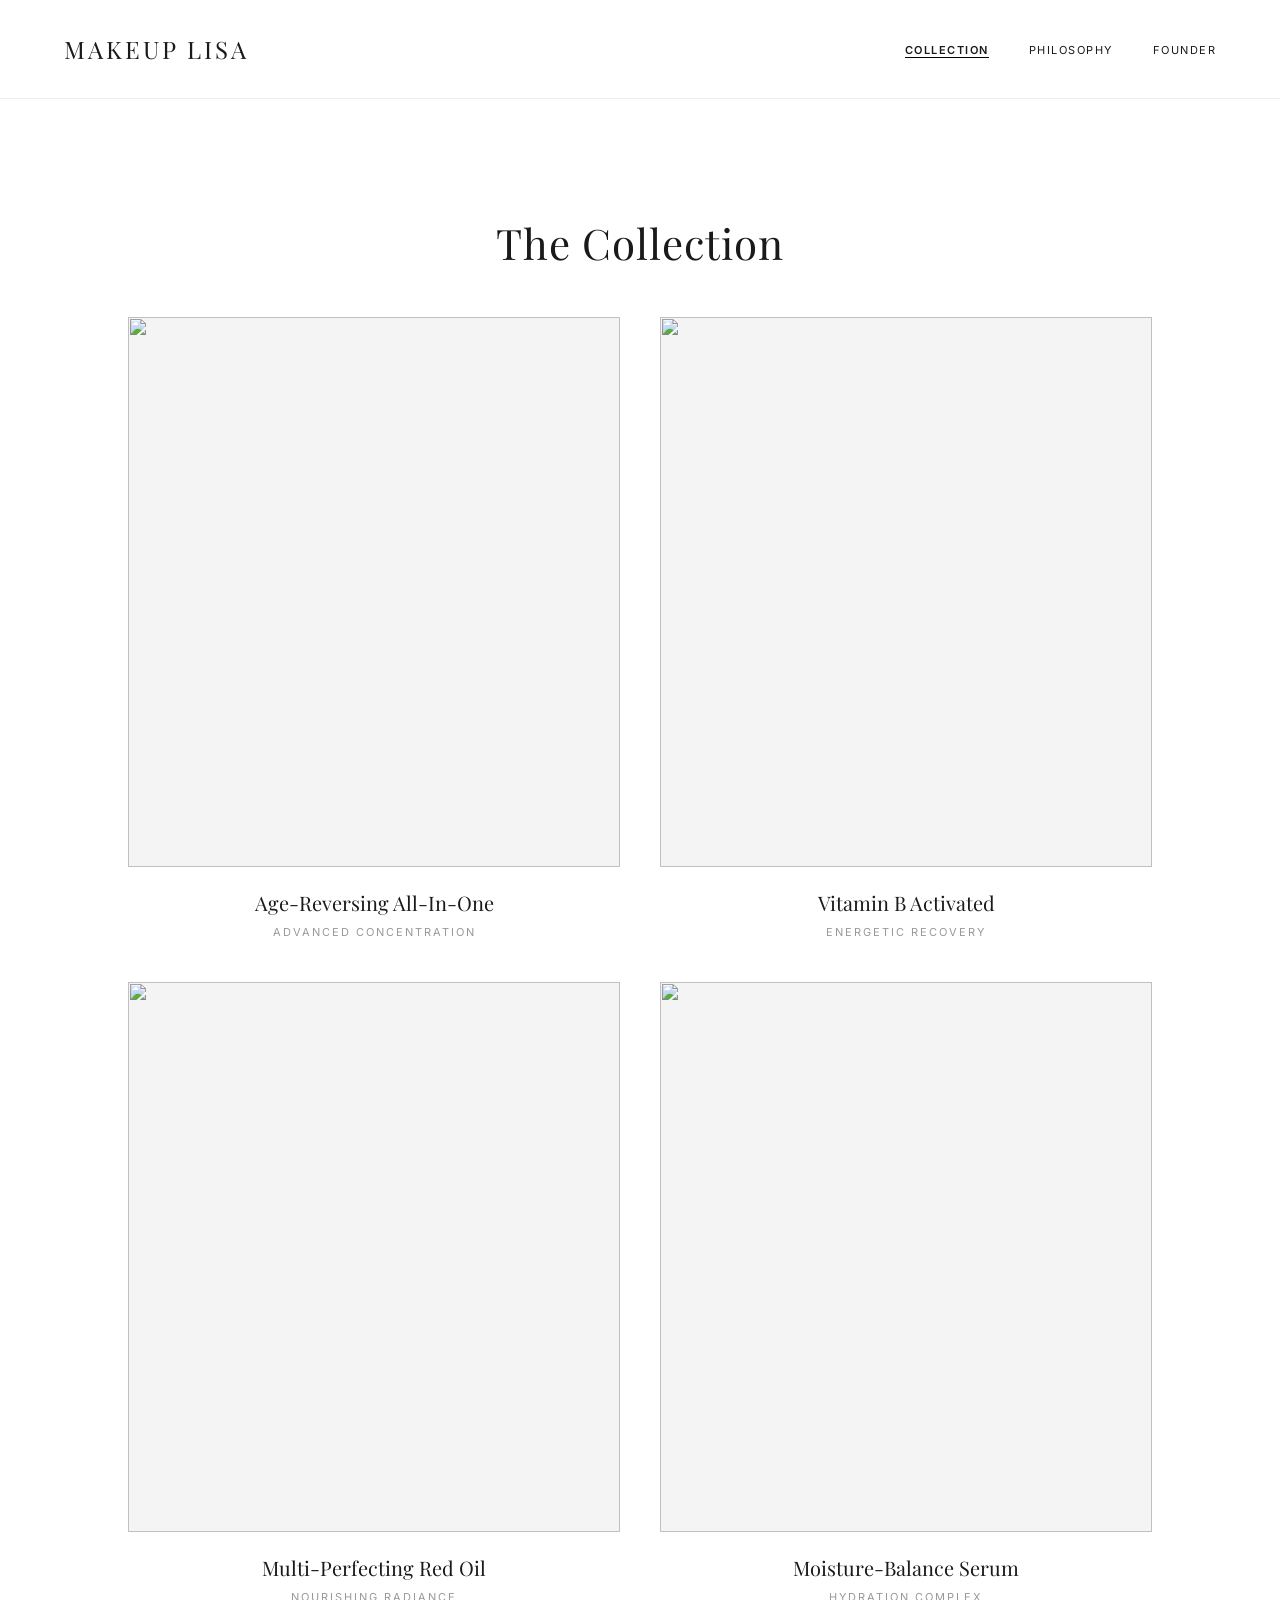
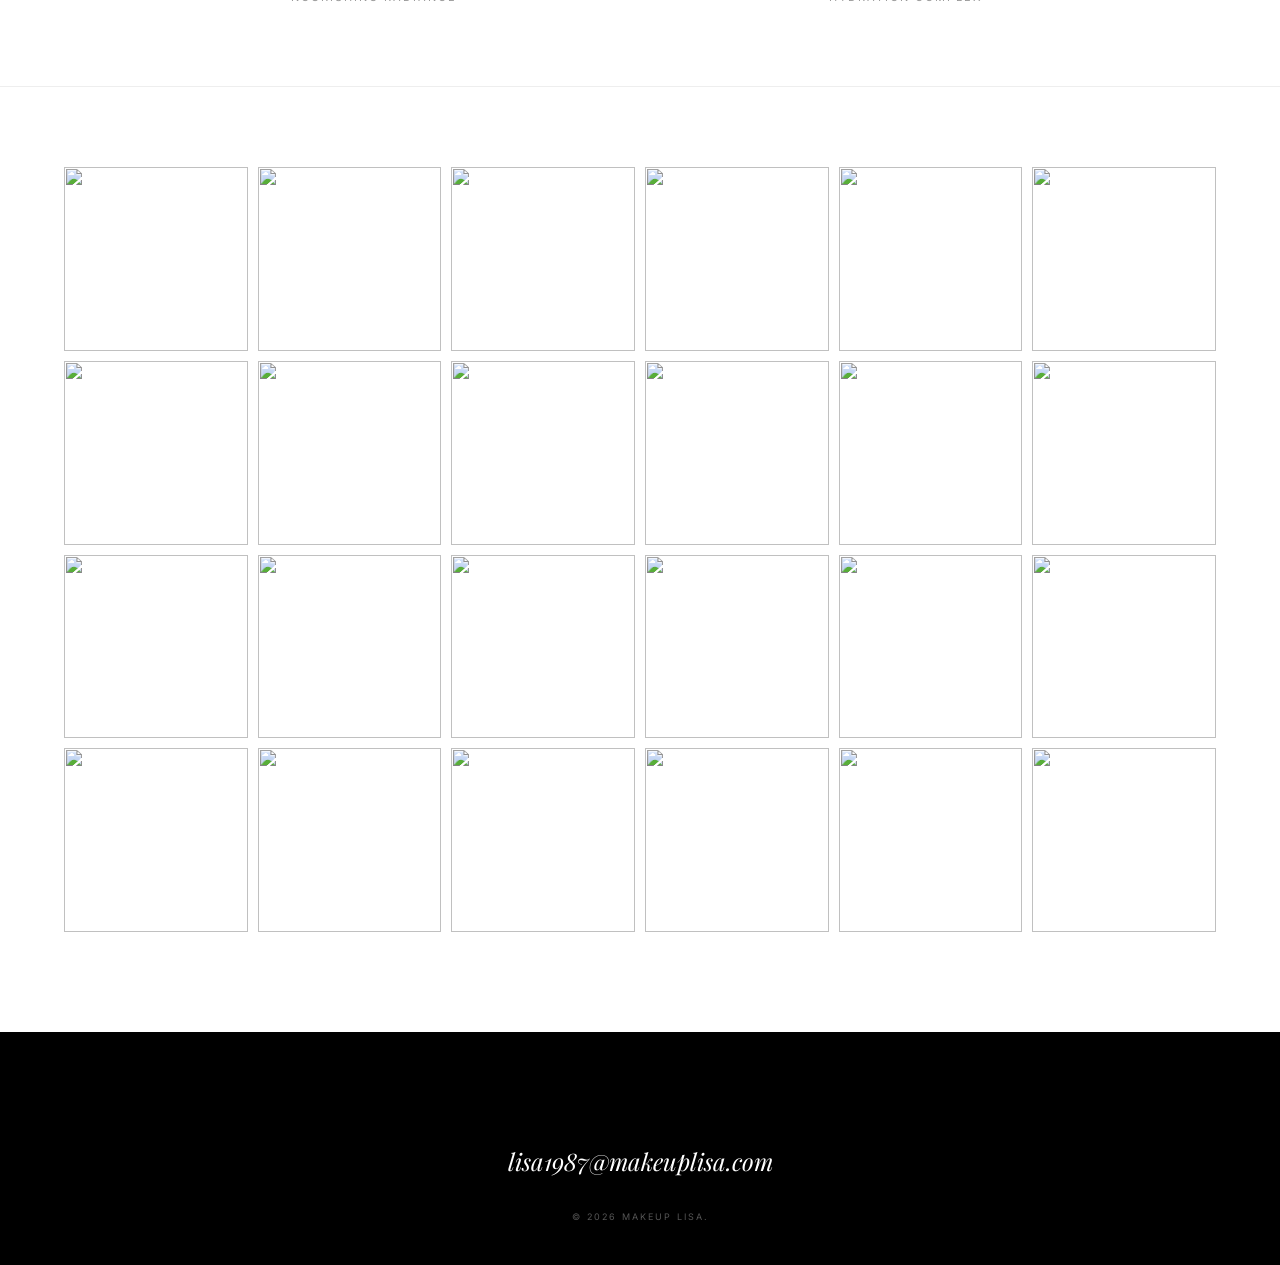
==== collection.html @ a1b24214 "Add files via upload Go live" ====
<!DOCTYPE html>
<html lang="en">
<head>
    <meta charset="UTF-8">
    <meta name="viewport" content="width=device-width, initial-scale=1.0">
    <title>The Collection | MAKEUP LISA</title>
    <link href="https://fonts.googleapis.com/css2?family=Playfair+Display:ital,wght@0,400;1,400&family=Inter:wght@300;400;600&display=swap" rel="stylesheet">
    <style>
        :root { --bg: #ffffff; --text: #1a1a1a; --accent: #777; --light-gray: #f9f9f9; }
        * { margin: 0; padding: 0; box-sizing: border-box; }
        body { font-family: 'Inter', sans-serif; background: var(--bg); color: var(--text); line-height: 1.6; }
        
        /* 导航栏 */
        nav { position: fixed; top: 0; width: 100%; padding: 30px 5%; display: flex; justify-content: space-between; align-items: center; background: rgba(255,255,255,0.98); z-index: 1000; border-bottom: 1px solid #eee; }
        .logo { font-family: 'Playfair Display', serif; font-size: 24px; font-weight: 400; letter-spacing: 3px; text-decoration: none; color: var(--text); }
        .nav-links { display: flex; list-style: none; }
        .nav-links li { margin-left: 40px; }
        .nav-links a { text-decoration: none; color: var(--text); font-size: 11px; text-transform: uppercase; letter-spacing: 1.5px; }

        /* 页面标题 */
        header.collection-header { margin-top: 150px; text-align: center; padding: 60px 5% 40px; }
        header.collection-header h1 { font-family: 'Playfair Display', serif; font-size: 42px; font-weight: 400; letter-spacing: 1px; }

        /* 核心产品展示区 */
        .products-grid { display: grid; grid-template-columns: repeat(2, 1fr); gap: 40px; padding: 0 10% 80px; }
        .product-item { text-align: center; }
        .img-container { position: relative; width: 100%; height: 550px; overflow: hidden; background: #f4f4f4; margin-bottom: 20px; }
        .img-container img { width: 100%; height: 100%; object-fit: cover; transition: opacity 0.5s ease; }
        .img-container .img-hover { position: absolute; top: 0; left: 0; opacity: 0; }
        .product-item:hover .img-main { opacity: 0; }
        .product-item:hover .img-hover { opacity: 1; }
        .product-info h3 { font-family: 'Playfair Display', serif; font-size: 20px; font-weight: 400; margin-bottom: 5px; }
        .product-info p { font-size: 11px; color: #999; letter-spacing: 2px; text-transform: uppercase; }

        /* 精简版 24 图视觉墙 */
        .visual-wall { 
            display: grid; 
            grid-template-columns: repeat(6, 1fr); /* 增加列数使单图变小 */
            gap: 10px; /* 缩小间隙 */
            padding: 80px 5% 100px;
            border-top: 1px solid #eee;
        }
        .wall-item { aspect-ratio: 1 / 1; overflow: hidden; } /* 强制正方形 */
        .wall-item img { width: 100%; height: 100%; object-fit: cover; transition: transform 0.5s; }
        .wall-item img:hover { transform: scale(1.08); }

        /* 页脚 */
        footer { padding: 80px 10% 40px; background: #000; color: white; text-align: center; }
        .footer-email { font-family: 'Playfair Display', serif; font-size: 24px; color: white; text-decoration: none; display: block; margin: 30px 0; font-style: italic; }
        .copyright { font-size: 9px; letter-spacing: 2px; color: #555; text-transform: uppercase; }

        /* 响应式适配 */
        @media (max-width: 1200px) { .visual-wall { grid-template-columns: repeat(4, 1fr); } }
        @media (max-width: 768px) {
            .products-grid { grid-template-columns: 1fr; }
            .visual-wall { grid-template-columns: repeat(2, 1fr); }
            .img-container { height: 400px; }
            .nav-links { display: none; }
        }
    </style>
</head>
<body>

    <nav>
        <a href="index.html" class="logo">MAKEUP LISA</a>
        <ul class="nav-links">
            <li><a href="collection.html" style="font-weight: 600; border-bottom: 1px solid #000;">Collection</a></li>
            <li><a href="philosophy.html">Philosophy</a></li>
            <li><a href="founder.html">Founder</a></li>
        </ul>
    </nav>

    <header class="collection-header">
        <h1>The Collection</h1>
    </header>

    <!-- 核心产品展示区 -->
    <section class="products-grid">
        <div class="product-item">
            <div class="img-container">
                <img src="https://i.postimg.cc/fR8MHxbv/photo-3-2026-04-19-04-28-09.jpg" class="img-main">
                <img src="https://i.postimg.cc/nLMpNCsd/photo-4-2026-04-19-04-28-09.jpg" class="img-hover">
            </div>
            <div class="product-info">
                <h3>Age-Reversing All-In-One</h3>
                <p>Advanced Concentration</p>
            </div>
        </div>

        <div class="product-item">
            <div class="img-container">
                <img src="https://i.postimg.cc/FK1Nw7dX/photo-5-2026-04-19-04-28-09.jpg" class="img-main">
                <img src="https://i.postimg.cc/7Lcw4w0k/photo-6-2026-04-19-04-28-09.jpg" class="img-hover">
            </div>
            <div class="product-info">
                <h3>Vitamin B Activated</h3>
                <p>Energetic Recovery</p>
            </div>
        </div>

        <div class="product-item">
            <div class="img-container">
                <img src="https://i.postimg.cc/6QPmHhGZ/photo-2026-04-19-07-10-13.jpg" class="img-main">
                <img src="https://i.postimg.cc/GtPCvDNb/photo-7-2026-04-19-04-28-09.jpg" class="img-hover">
            </div>
            <div class="product-info">
                <h3>Multi-Perfecting Red Oil</h3>
                <p>Nourishing Radiance</p>
            </div>
        </div>

        <div class="product-item">
            <div class="img-container">
                <img src="https://i.postimg.cc/NjSzfMJb/photo-34-2026-04-19-04-28-09.jpg" class="img-main">
                <img src="https://i.postimg.cc/0yFB2QXs/photo-35-2026-04-19-04-28-09.jpg" class="img-hover">
            </div>
            <div class="product-info">
                <h3>Moisture-Balance Serum</h3>
                <p>Hydration Complex</p>
            </div>
        </div>
    </section>

    <!-- 视觉墙 (纯图片展示) -->
    <section class="visual-wall">
        <div class="wall-item"><img src="https://i.postimg.cc/c4Dz2Tfk/photo-33-2026-04-19-04-28-09.jpg"></div>
        <div class="wall-item"><img src="https://i.postimg.cc/ryN3Cqs4/photo-32-2026-04-19-04-28-09.jpg"></div>
        <div class="wall-item"><img src="https://i.postimg.cc/jq4mQR2t/photo-31-2026-04-19-04-28-09.jpg"></div>
        <div class="wall-item"><img src="https://i.postimg.cc/L5DWH3wZ/photo-30-2026-04-19-04-28-09.jpg"></div>
        <div class="wall-item"><img src="https://i.postimg.cc/sxs8dN61/photo-29-2026-04-19-04-28-09.jpg"></div>
        <div class="wall-item"><img src="https://i.postimg.cc/hj9wYBrg/photo-28-2026-04-19-04-28-09.jpg"></div>
        <div class="wall-item"><img src="https://i.postimg.cc/wvKZFvDJ/photo-27-2026-04-19-04-28-09.jpg"></div>
        <div class="wall-item"><img src="https://i.postimg.cc/N02Z1T2h/photo-26-2026-04-19-04-28-09.jpg"></div>
        <div class="wall-item"><img src="https://i.postimg.cc/ht5HzMj9/photo-25-2026-04-19-04-28-09.jpg"></div>
        <div class="wall-item"><img src="https://i.postimg.cc/Z5RG5XTm/photo-24-2026-04-19-04-28-09.jpg"></div>
        <div class="wall-item"><img src="https://i.postimg.cc/3JKMPdVZ/photo-23-2026-04-19-04-28-09.jpg"></div>
        <div class="wall-item"><img src="https://i.postimg.cc/c17y9Q9s/photo-22-2026-04-19-04-28-09.jpg"></div>
        <div class="wall-item"><img src="https://i.postimg.cc/hv1kXBz7/photo-21-2026-04-19-04-28-09.jpg"></div>
        <div class="wall-item"><img src="https://i.postimg.cc/7h4vP6LF/photo-20-2026-04-19-04-28-09.jpg"></div>
        <div class="wall-item"><img src="https://i.postimg.cc/4dVkTtXc/photo-19-2026-04-19-04-28-09.jpg"></div>
        <div class="wall-item"><img src="https://i.postimg.cc/cJVyjTGG/photo-18-2026-04-19-04-28-09.jpg"></div>
        <div class="wall-item"><img src="https://i.postimg.cc/HLJ1BRKt/photo-17-2026-04-19-04-28-09.jpg"></div>
        <div class="wall-item"><img src="https://i.postimg.cc/Gmg1PdMt/photo-16-2026-04-19-04-28-09.jpg"></div>
        <div class="wall-item"><img src="https://i.postimg.cc/GmmCsHjd/photo-15-2026-04-19-04-28-09.jpg"></div>
        <div class="wall-item"><img src="https://i.postimg.cc/7YV46gSy/photo-14-2026-04-19-04-28-09.jpg"></div>
        <div class="wall-item"><img src="https://i.postimg.cc/4N5GdzVB/photo-13-2026-04-19-04-28-09.jpg"></div>
        <div class="wall-item"><img src="https://i.postimg.cc/Qxssh69c/photo-12-2026-04-19-04-28-09.jpg"></div>
        <div class="wall-item"><img src="https://i.postimg.cc/Wp0TRR3F/photo-11-2026-04-19-04-28-09.jpg"></div>
        <div class="wall-item"><img src="https://i.postimg.cc/y60sqqd4/photo-10-2026-04-19-04-28-09.jpg"></div>
    </section>

    <footer>
        <a href="mailto:lisa1987@makeuplisa.com" class="footer-email">lisa1987@makeuplisa.com</a>
        <div class="copyright">© 2026 MAKEUP LISA.</div>
    </footer>

</body>
</html>
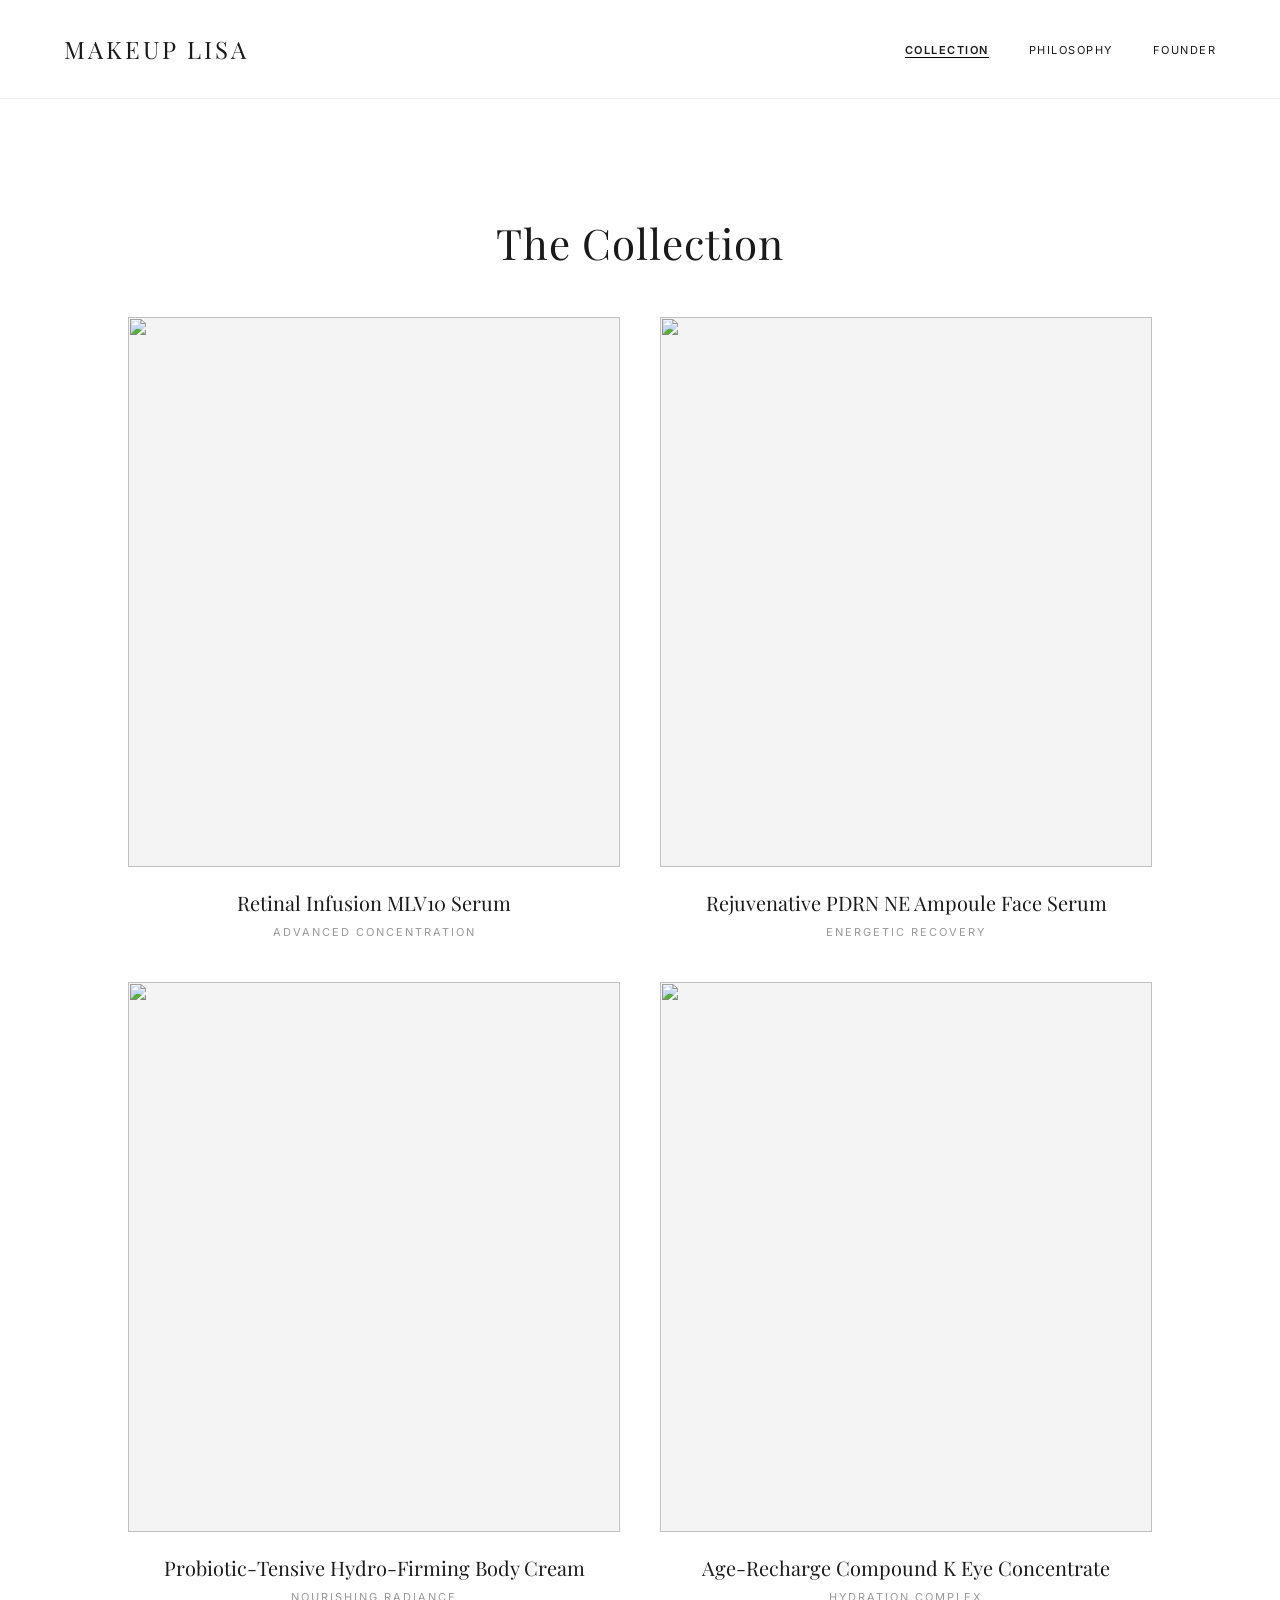
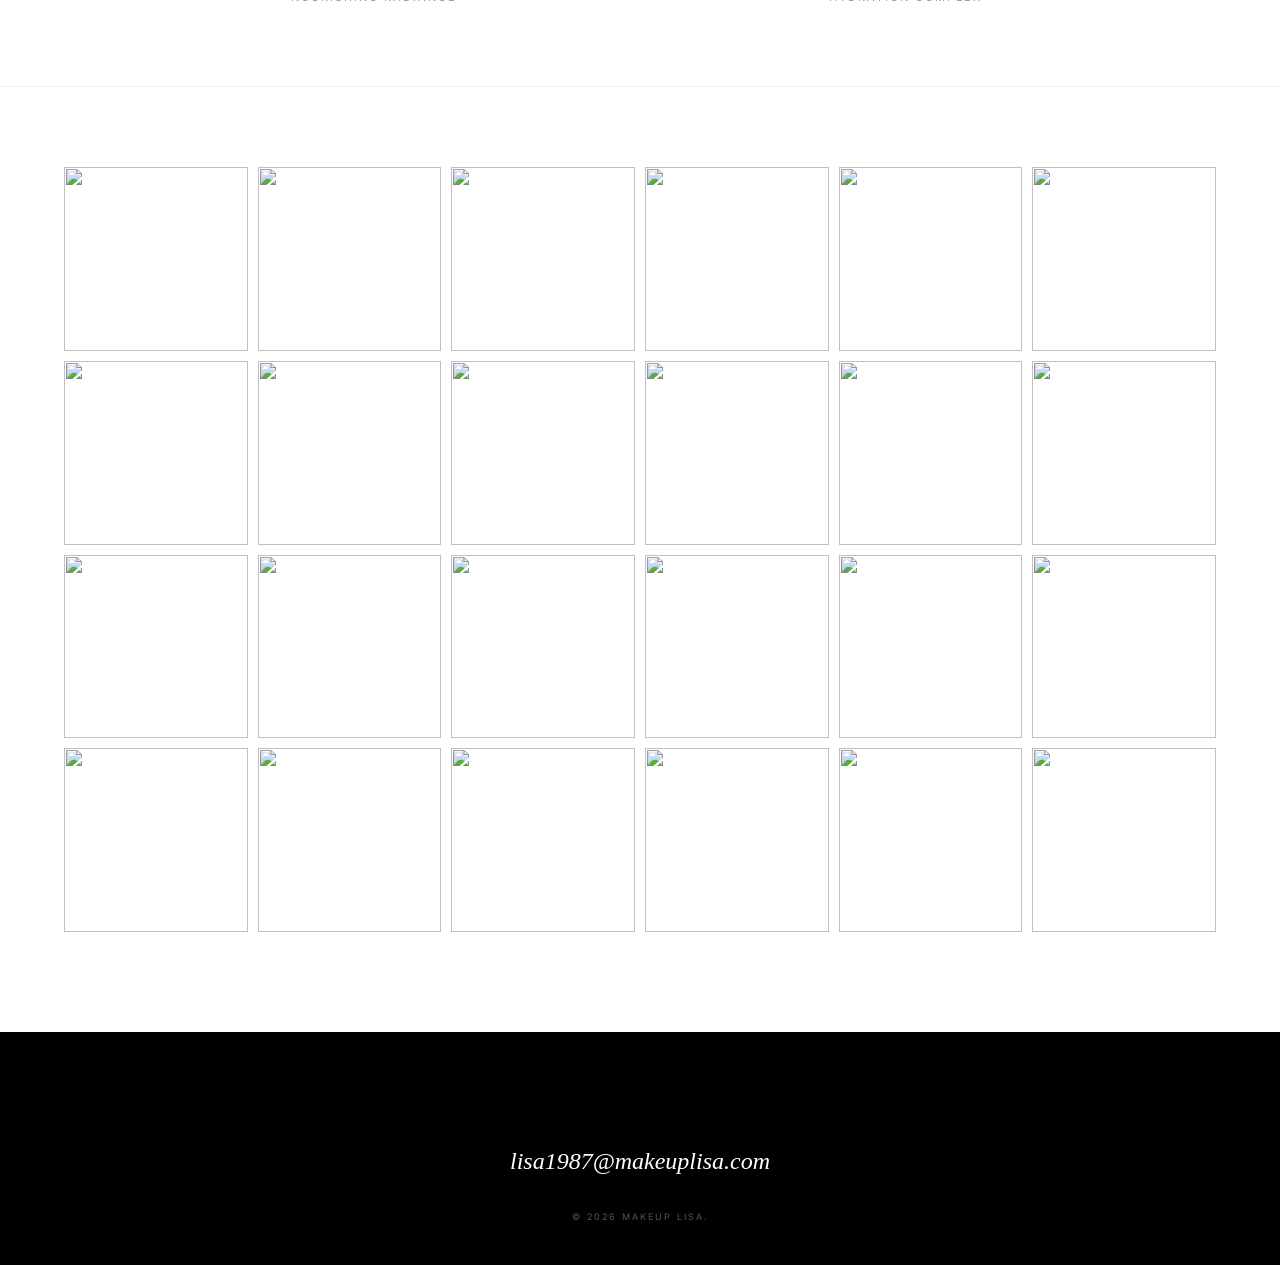
==== commit d4d87704: "Update collection.html" ====
--- a/collection.html
+++ b/collection.html
@@ -27,10 +27,30 @@
         .img-container { position: relative; width: 100%; height: 550px; overflow: hidden; background: #f4f4f4; margin-bottom: 20px; }
         .img-container img { width: 100%; height: 100%; object-fit: cover; transition: opacity 0.5s ease; }
         .img-container .img-hover { position: absolute; top: 0; left: 0; opacity: 0; }
+        /* Keep hover effect on the product-item itself for image swap */
         .product-item:hover .img-main { opacity: 0; }
         .product-item:hover .img-hover { opacity: 1; }
         .product-info h3 { font-family: 'Playfair Display', serif; font-size: 20px; font-weight: 400; margin-bottom: 5px; }
         .product-info p { font-size: 11px; color: #999; letter-spacing: 2px; text-transform: uppercase; }
+
+        /* New CSS for product links */
+        .product-link {
+            text-decoration: none;
+            color: inherit; /* Inherit color from parent */
+            display: block; /* Make the whole area clickable */
+        }
+        .product-link:hover .product-item {
+            /* The hover effect is already defined on .product-item:hover,
+               so we just need to ensure the link doesn't break it. */
+            /* We can re-apply a subtle lift here if needed, or rely on existing .product-item:hover */
+            /* transform: translateY(-5px); */
+            /* box-shadow: 0 6px 12px rgba(0,0,0,0.1); */
+        }
+        .product-link:hover .product-info h3,
+        .product-link:hover .product-info p {
+            text-decoration: underline; /* Optional: add underline on text hover */
+        }
+
 
         /* 精简版 24 图视觉墙 */
         .visual-wall { 
@@ -46,12 +66,11 @@
 
         /* 页脚 */
         footer { padding: 80px 10% 40px; background: #000; color: white; text-align: center; }
-        .footer-email { font-family: 'Playfair Display', serif; font-size: 24px; color: white; text-decoration: none; display: block; margin: 30px 0; font-style: italic; }
+        .footer-email { font-family: \'Playfair Display\', serif; font-size: 24px; color: white; text-decoration: none; display: block; margin: 30px 0; font-style: italic; }
         .copyright { font-size: 9px; letter-spacing: 2px; color: #555; text-transform: uppercase; }
 
         /* 响应式适配 */
-        @media (max-width: 1200px) { .visual-wall { grid-template-columns: repeat(4, 1fr); } }
-        @media (max-width: 768px) {
+        @media (max-width: 1200px) { .visual-wall { grid-template-columns: repeat(4, 1fr); } }\n        @media (max-width: 768px) {
             .products-grid { grid-template-columns: 1fr; }
             .visual-wall { grid-template-columns: repeat(2, 1fr); }
             .img-container { height: 400px; }
@@ -76,49 +95,57 @@
 
     <!-- 核心产品展示区 -->
     <section class="products-grid">
-        <div class="product-item">
-            <div class="img-container">
-                <img src="https://i.postimg.cc/fR8MHxbv/photo-3-2026-04-19-04-28-09.jpg" class="img-main">
-                <img src="https://i.postimg.cc/nLMpNCsd/photo-4-2026-04-19-04-28-09.jpg" class="img-hover">
+        <a href="https://vennskincare.com/collections/venn/products/retinal-infusion-mlv10-serum" class="product-link">
+            <div class="product-item">
+                <div class="img-container">
+                    <img src="https://i.postimg.cc/fR8MHxbv/photo-3-2026-04-19-04-28-09.jpg" class="img-main">
+                    <img src="https://i.postimg.cc/nLMpNCsd/photo-4-2026-04-19-04-28-09.jpg" class="img-hover">
+                </div>
+                <div class="product-info">
+                    <h3>Retinal Infusion MLV10 Serum</h3>
+                    <p>Advanced Concentration</p>
+                </div>
             </div>
-            <div class="product-info">
-                <h3>Age-Reversing All-In-One</h3>
-                <p>Advanced Concentration</p>
+        </a>
+
+        <a href="https://vennskincare.com/collections/venn/products/rejuvenative-pdrn-ne-ampoule-face-serum" class="product-link">
+            <div class="product-item">
+                <div class="img-container">
+                    <img src="https://i.postimg.cc/FK1Nw7dX/photo-5-2026-04-19-04-28-09.jpg" class="img-main">
+                    <img src="https://i.postimg.cc/7Lcw4w0k/photo-6-2026-04-19-04-28-09.jpg" class="img-hover">
+                </div>
+                <div class="product-info">
+                    <h3>Rejuvenative PDRN NE Ampoule Face Serum</h3>
+                    <p>Energetic Recovery</p>
+                </div>
             </div>
-        </div>
+        </a>
 
-        <div class="product-item">
-            <div class="img-container">
-                <img src="https://i.postimg.cc/FK1Nw7dX/photo-5-2026-04-19-04-28-09.jpg" class="img-main">
-                <img src="https://i.postimg.cc/7Lcw4w0k/photo-6-2026-04-19-04-28-09.jpg" class="img-hover">
+        <a href="https://vennskincare.com/collections/venn/products/probiotic-tensive-hydro-firming-body-cream" class="product-link">
+            <div class="product-item">
+                <div class="img-container">
+                    <img src="https://i.postimg.cc/6QPmHhGZ/photo-2026-04-19-07-10-13.jpg" class="img-main">
+                    <img src="https://i.postimg.cc/GtPCvDNb/photo-7-2026-04-19-04-28-09.jpg" class="img-hover">
+                </div>
+                <div class="product-info">
+                    <h3>Probiotic-Tensive Hydro-Firming Body Cream</h3>
+                    <p>Nourishing Radiance</p>
+                </div>
             </div>
-            <div class="product-info">
-                <h3>Vitamin B Activated</h3>
-                <p>Energetic Recovery</p>
+        </a>
+
+        <a href="https://vennskincare.com/collections/venn/products/age-recharge-compound-k-eye-concentrate" class="product-link">
+            <div class="product-item">
+                <div class="img-container">
+                    <img src="https://i.postimg.cc/NjSzfMJb/photo-34-2026-04-19-04-28-09.jpg" class="img-main">
+                    <img src="https://i.postimg.cc/0yFB2QXs/photo-35-2026-04-19-04-28-09.jpg" class="img-hover">
+                </div>
+                <div class="product-info">
+                    <h3>Age-Recharge Compound K Eye Concentrate</h3>
+                    <p>Hydration Complex</p>
+                </div>
             </div>
-        </div>
-
-        <div class="product-item">
-            <div class="img-container">
-                <img src="https://i.postimg.cc/6QPmHhGZ/photo-2026-04-19-07-10-13.jpg" class="img-main">
-                <img src="https://i.postimg.cc/GtPCvDNb/photo-7-2026-04-19-04-28-09.jpg" class="img-hover">
-            </div>
-            <div class="product-info">
-                <h3>Multi-Perfecting Red Oil</h3>
-                <p>Nourishing Radiance</p>
-            </div>
-        </div>
-
-        <div class="product-item">
-            <div class="img-container">
-                <img src="https://i.postimg.cc/NjSzfMJb/photo-34-2026-04-19-04-28-09.jpg" class="img-main">
-                <img src="https://i.postimg.cc/0yFB2QXs/photo-35-2026-04-19-04-28-09.jpg" class="img-hover">
-            </div>
-            <div class="product-info">
-                <h3>Moisture-Balance Serum</h3>
-                <p>Hydration Complex</p>
-            </div>
-        </div>
+        </a>
     </section>
 
     <!-- 视觉墙 (纯图片展示) -->
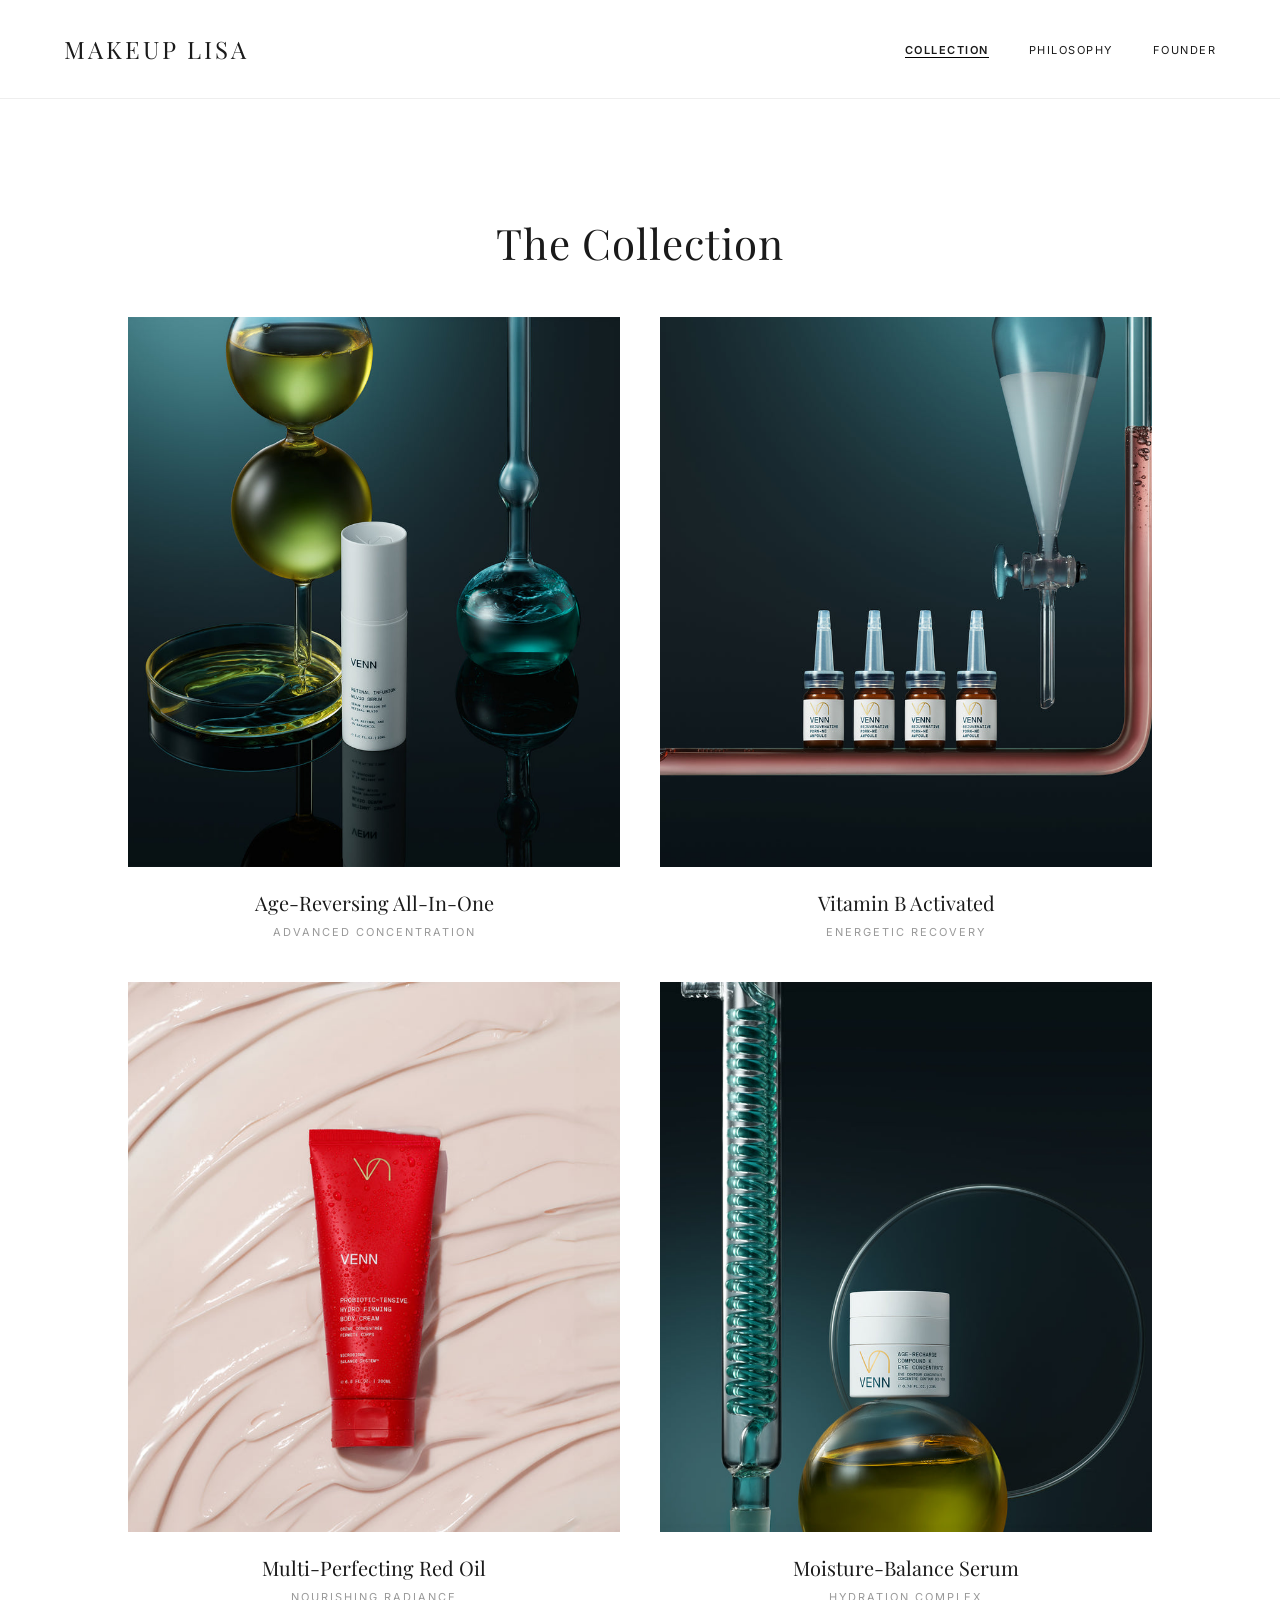
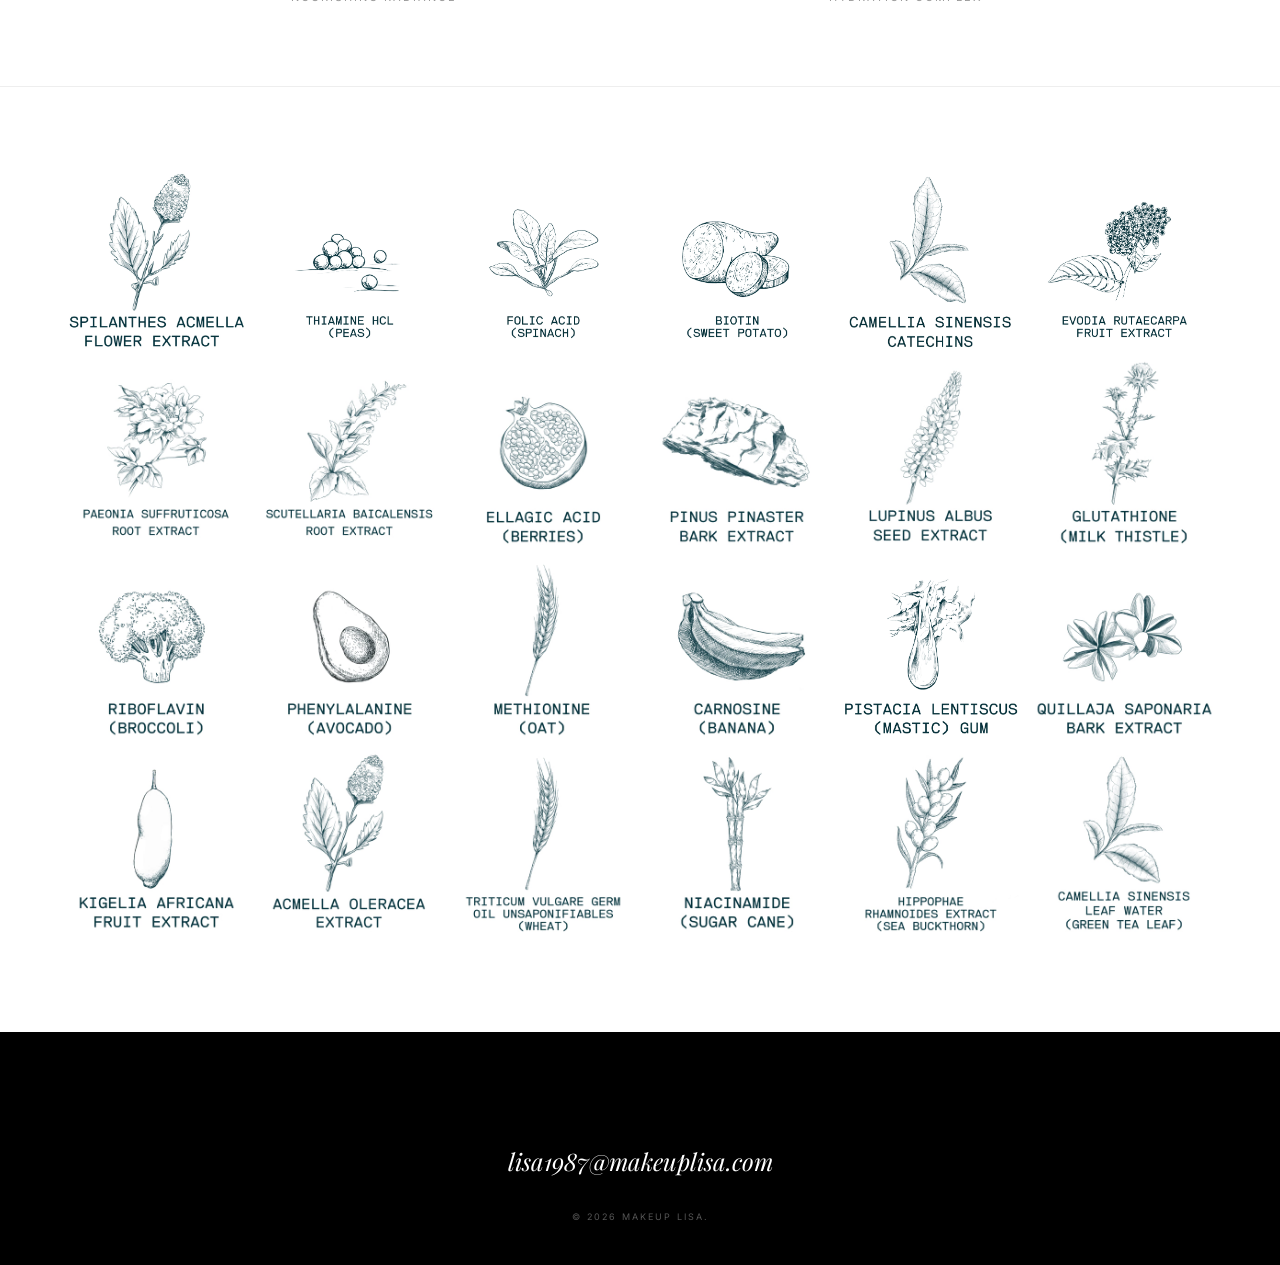
==== commit bc956f11: "Publish updated MAKEUP LISA static site with local images" ====
--- a/collection.html
+++ b/collection.html
@@ -24,33 +24,14 @@
         /* 核心产品展示区 */
         .products-grid { display: grid; grid-template-columns: repeat(2, 1fr); gap: 40px; padding: 0 10% 80px; }
         .product-item { text-align: center; }
+        a.product-item { display: block; text-decoration: none; color: inherit; cursor: pointer; }
         .img-container { position: relative; width: 100%; height: 550px; overflow: hidden; background: #f4f4f4; margin-bottom: 20px; }
         .img-container img { width: 100%; height: 100%; object-fit: cover; transition: opacity 0.5s ease; }
-        .img-container .img-hover { position: absolute; top: 0; left: 0; opacity: 0; }
-        /* Keep hover effect on the product-item itself for image swap */
-        .product-item:hover .img-main { opacity: 0; }
-        .product-item:hover .img-hover { opacity: 1; }
+        
+        
+        
         .product-info h3 { font-family: 'Playfair Display', serif; font-size: 20px; font-weight: 400; margin-bottom: 5px; }
         .product-info p { font-size: 11px; color: #999; letter-spacing: 2px; text-transform: uppercase; }
-
-        /* New CSS for product links */
-        .product-link {
-            text-decoration: none;
-            color: inherit; /* Inherit color from parent */
-            display: block; /* Make the whole area clickable */
-        }
-        .product-link:hover .product-item {
-            /* The hover effect is already defined on .product-item:hover,
-               so we just need to ensure the link doesn't break it. */
-            /* We can re-apply a subtle lift here if needed, or rely on existing .product-item:hover */
-            /* transform: translateY(-5px); */
-            /* box-shadow: 0 6px 12px rgba(0,0,0,0.1); */
-        }
-        .product-link:hover .product-info h3,
-        .product-link:hover .product-info p {
-            text-decoration: underline; /* Optional: add underline on text hover */
-        }
-
 
         /* 精简版 24 图视觉墙 */
         .visual-wall { 
@@ -66,11 +47,12 @@
 
         /* 页脚 */
         footer { padding: 80px 10% 40px; background: #000; color: white; text-align: center; }
-        .footer-email { font-family: \'Playfair Display\', serif; font-size: 24px; color: white; text-decoration: none; display: block; margin: 30px 0; font-style: italic; }
+        .footer-email { font-family: 'Playfair Display', serif; font-size: 24px; color: white; text-decoration: none; display: block; margin: 30px 0; font-style: italic; }
         .copyright { font-size: 9px; letter-spacing: 2px; color: #555; text-transform: uppercase; }
 
         /* 响应式适配 */
-        @media (max-width: 1200px) { .visual-wall { grid-template-columns: repeat(4, 1fr); } }\n        @media (max-width: 768px) {
+        @media (max-width: 1200px) { .visual-wall { grid-template-columns: repeat(4, 1fr); } }
+        @media (max-width: 768px) {
             .products-grid { grid-template-columns: 1fr; }
             .visual-wall { grid-template-columns: repeat(2, 1fr); }
             .img-container { height: 400px; }
@@ -94,86 +76,76 @@
     </header>
 
     <!-- 核心产品展示区 -->
-    <section class="products-grid">
-        <a href="https://vennskincare.com/collections/venn/products/retinal-infusion-mlv10-serum" class="product-link">
-            <div class="product-item">
-                <div class="img-container">
-                    <img src="https://i.postimg.cc/fR8MHxbv/photo-3-2026-04-19-04-28-09.jpg" class="img-main">
-                    <img src="https://i.postimg.cc/nLMpNCsd/photo-4-2026-04-19-04-28-09.jpg" class="img-hover">
-                </div>
-                <div class="product-info">
-                    <h3>Retinal Infusion MLV10 Serum</h3>
-                    <p>Advanced Concentration</p>
-                </div>
-            </div>
-        </a>
-
-        <a href="https://vennskincare.com/collections/venn/products/rejuvenative-pdrn-ne-ampoule-face-serum" class="product-link">
-            <div class="product-item">
-                <div class="img-container">
-                    <img src="https://i.postimg.cc/FK1Nw7dX/photo-5-2026-04-19-04-28-09.jpg" class="img-main">
-                    <img src="https://i.postimg.cc/7Lcw4w0k/photo-6-2026-04-19-04-28-09.jpg" class="img-hover">
-                </div>
-                <div class="product-info">
-                    <h3>Rejuvenative PDRN NE Ampoule Face Serum</h3>
-                    <p>Energetic Recovery</p>
-                </div>
-            </div>
-        </a>
-
-        <a href="https://vennskincare.com/collections/venn/products/probiotic-tensive-hydro-firming-body-cream" class="product-link">
-            <div class="product-item">
-                <div class="img-container">
-                    <img src="https://i.postimg.cc/6QPmHhGZ/photo-2026-04-19-07-10-13.jpg" class="img-main">
-                    <img src="https://i.postimg.cc/GtPCvDNb/photo-7-2026-04-19-04-28-09.jpg" class="img-hover">
-                </div>
-                <div class="product-info">
-                    <h3>Probiotic-Tensive Hydro-Firming Body Cream</h3>
-                    <p>Nourishing Radiance</p>
-                </div>
-            </div>
-        </a>
-
-        <a href="https://vennskincare.com/collections/venn/products/age-recharge-compound-k-eye-concentrate" class="product-link">
-            <div class="product-item">
-                <div class="img-container">
-                    <img src="https://i.postimg.cc/NjSzfMJb/photo-34-2026-04-19-04-28-09.jpg" class="img-main">
-                    <img src="https://i.postimg.cc/0yFB2QXs/photo-35-2026-04-19-04-28-09.jpg" class="img-hover">
-                </div>
-                <div class="product-info">
-                    <h3>Age-Recharge Compound K Eye Concentrate</h3>
-                    <p>Hydration Complex</p>
-                </div>
-            </div>
-        </a>
+            <section class="products-grid">
+        <a class="product-item" href="https://vennskincare.com/collections/venn/products/retinal-infusion-mlv10-serum" target="_blank" rel="noopener noreferrer">
+            <div class="img-container">
+                <img src="images/products/retinal-infusion-mlv10-serum-1.jpg" class="img-main" alt="Retinal Infusion MLV10 Serum">
+            </div>
+            <div class="product-info">
+                <h3>Age-Reversing All-In-One</h3>
+                <p>Advanced Concentration</p>
+            </div>
+        </a>
+
+        <a class="product-item" href="https://vennskincare.com/collections/venn/products/rejuvenative-pdrn-ne-ampoule-face-serum" target="_blank" rel="noopener noreferrer">
+            <div class="img-container">
+                <img src="images/products/rejuvenative-pdrn-ne-ampoule-1.jpg" class="img-main" alt="Rejuvenative PDRN-NE Ampoule">
+            </div>
+            <div class="product-info">
+                <h3>Vitamin B Activated</h3>
+                <p>Energetic Recovery</p>
+            </div>
+        </a>
+
+        <a class="product-item" href="https://vennskincare.com/collections/venn/products/probiotic-tensive-hydro-firming-body-cream" target="_blank" rel="noopener noreferrer">
+            <div class="img-container">
+                <img src="images/products/probiotic-tensive-body-cream-1.jpg" class="img-main" alt="Probiotic-Tensive Body Cream">
+            </div>
+            <div class="product-info">
+                <h3>Multi-Perfecting Red Oil</h3>
+                <p>Nourishing Radiance</p>
+            </div>
+        </a>
+
+        <a class="product-item" href="https://vennskincare.com/collections/venn/products/age-recharge-compound-k-eye-concentrate" target="_blank" rel="noopener noreferrer">
+            <div class="img-container">
+                <img src="images/products/age-recharge-eye-concentrate-1.jpg" class="img-main" alt="Age-Recharge Eye Concentrate">
+            </div>
+            <div class="product-info">
+                <h3>Moisture-Balance Serum</h3>
+                <p>Hydration Complex</p>
+            </div>
+        </a>
     </section>
 
     <!-- 视觉墙 (纯图片展示) -->
     <section class="visual-wall">
-        <div class="wall-item"><img src="https://i.postimg.cc/c4Dz2Tfk/photo-33-2026-04-19-04-28-09.jpg"></div>
-        <div class="wall-item"><img src="https://i.postimg.cc/ryN3Cqs4/photo-32-2026-04-19-04-28-09.jpg"></div>
-        <div class="wall-item"><img src="https://i.postimg.cc/jq4mQR2t/photo-31-2026-04-19-04-28-09.jpg"></div>
-        <div class="wall-item"><img src="https://i.postimg.cc/L5DWH3wZ/photo-30-2026-04-19-04-28-09.jpg"></div>
-        <div class="wall-item"><img src="https://i.postimg.cc/sxs8dN61/photo-29-2026-04-19-04-28-09.jpg"></div>
-        <div class="wall-item"><img src="https://i.postimg.cc/hj9wYBrg/photo-28-2026-04-19-04-28-09.jpg"></div>
-        <div class="wall-item"><img src="https://i.postimg.cc/wvKZFvDJ/photo-27-2026-04-19-04-28-09.jpg"></div>
-        <div class="wall-item"><img src="https://i.postimg.cc/N02Z1T2h/photo-26-2026-04-19-04-28-09.jpg"></div>
-        <div class="wall-item"><img src="https://i.postimg.cc/ht5HzMj9/photo-25-2026-04-19-04-28-09.jpg"></div>
-        <div class="wall-item"><img src="https://i.postimg.cc/Z5RG5XTm/photo-24-2026-04-19-04-28-09.jpg"></div>
-        <div class="wall-item"><img src="https://i.postimg.cc/3JKMPdVZ/photo-23-2026-04-19-04-28-09.jpg"></div>
-        <div class="wall-item"><img src="https://i.postimg.cc/c17y9Q9s/photo-22-2026-04-19-04-28-09.jpg"></div>
-        <div class="wall-item"><img src="https://i.postimg.cc/hv1kXBz7/photo-21-2026-04-19-04-28-09.jpg"></div>
-        <div class="wall-item"><img src="https://i.postimg.cc/7h4vP6LF/photo-20-2026-04-19-04-28-09.jpg"></div>
-        <div class="wall-item"><img src="https://i.postimg.cc/4dVkTtXc/photo-19-2026-04-19-04-28-09.jpg"></div>
-        <div class="wall-item"><img src="https://i.postimg.cc/cJVyjTGG/photo-18-2026-04-19-04-28-09.jpg"></div>
-        <div class="wall-item"><img src="https://i.postimg.cc/HLJ1BRKt/photo-17-2026-04-19-04-28-09.jpg"></div>
-        <div class="wall-item"><img src="https://i.postimg.cc/Gmg1PdMt/photo-16-2026-04-19-04-28-09.jpg"></div>
-        <div class="wall-item"><img src="https://i.postimg.cc/GmmCsHjd/photo-15-2026-04-19-04-28-09.jpg"></div>
-        <div class="wall-item"><img src="https://i.postimg.cc/7YV46gSy/photo-14-2026-04-19-04-28-09.jpg"></div>
-        <div class="wall-item"><img src="https://i.postimg.cc/4N5GdzVB/photo-13-2026-04-19-04-28-09.jpg"></div>
-        <div class="wall-item"><img src="https://i.postimg.cc/Qxssh69c/photo-12-2026-04-19-04-28-09.jpg"></div>
-        <div class="wall-item"><img src="https://i.postimg.cc/Wp0TRR3F/photo-11-2026-04-19-04-28-09.jpg"></div>
-        <div class="wall-item"><img src="https://i.postimg.cc/y60sqqd4/photo-10-2026-04-19-04-28-09.jpg"></div>
+        
+        <div class="wall-item"><img src="images/wall/photo_33.jpg"></div>
+        <div class="wall-item"><img src="images/wall/photo_32.jpg"></div>
+        <div class="wall-item"><img src="images/wall/photo_31.jpg"></div>
+        <div class="wall-item"><img src="images/wall/photo_30.jpg"></div>
+        <div class="wall-item"><img src="images/wall/photo_29.jpg"></div>
+        <div class="wall-item"><img src="images/wall/photo_28.jpg"></div>
+        <div class="wall-item"><img src="images/wall/photo_27.jpg"></div>
+        <div class="wall-item"><img src="images/wall/photo_26.jpg"></div>
+        <div class="wall-item"><img src="images/wall/photo_25.jpg"></div>
+        <div class="wall-item"><img src="images/wall/photo_24.jpg"></div>
+        <div class="wall-item"><img src="images/wall/photo_23.jpg"></div>
+        <div class="wall-item"><img src="images/wall/photo_22.jpg"></div>
+        <div class="wall-item"><img src="images/wall/photo_21.jpg"></div>
+        <div class="wall-item"><img src="images/wall/photo_20.jpg"></div>
+        <div class="wall-item"><img src="images/wall/photo_19.jpg"></div>
+        <div class="wall-item"><img src="images/wall/photo_18.jpg"></div>
+        <div class="wall-item"><img src="images/wall/photo_17.jpg"></div>
+        <div class="wall-item"><img src="images/wall/photo_16.jpg"></div>
+        <div class="wall-item"><img src="images/wall/photo_15.jpg"></div>
+        <div class="wall-item"><img src="images/wall/photo_14.jpg"></div>
+        <div class="wall-item"><img src="images/wall/photo_13.jpg"></div>
+        <div class="wall-item"><img src="images/wall/photo_12.jpg"></div>
+        <div class="wall-item"><img src="images/wall/photo_11.jpg"></div>
+        <div class="wall-item"><img src="images/wall/photo_10.jpg"></div>
+    
     </section>
 
     <footer>
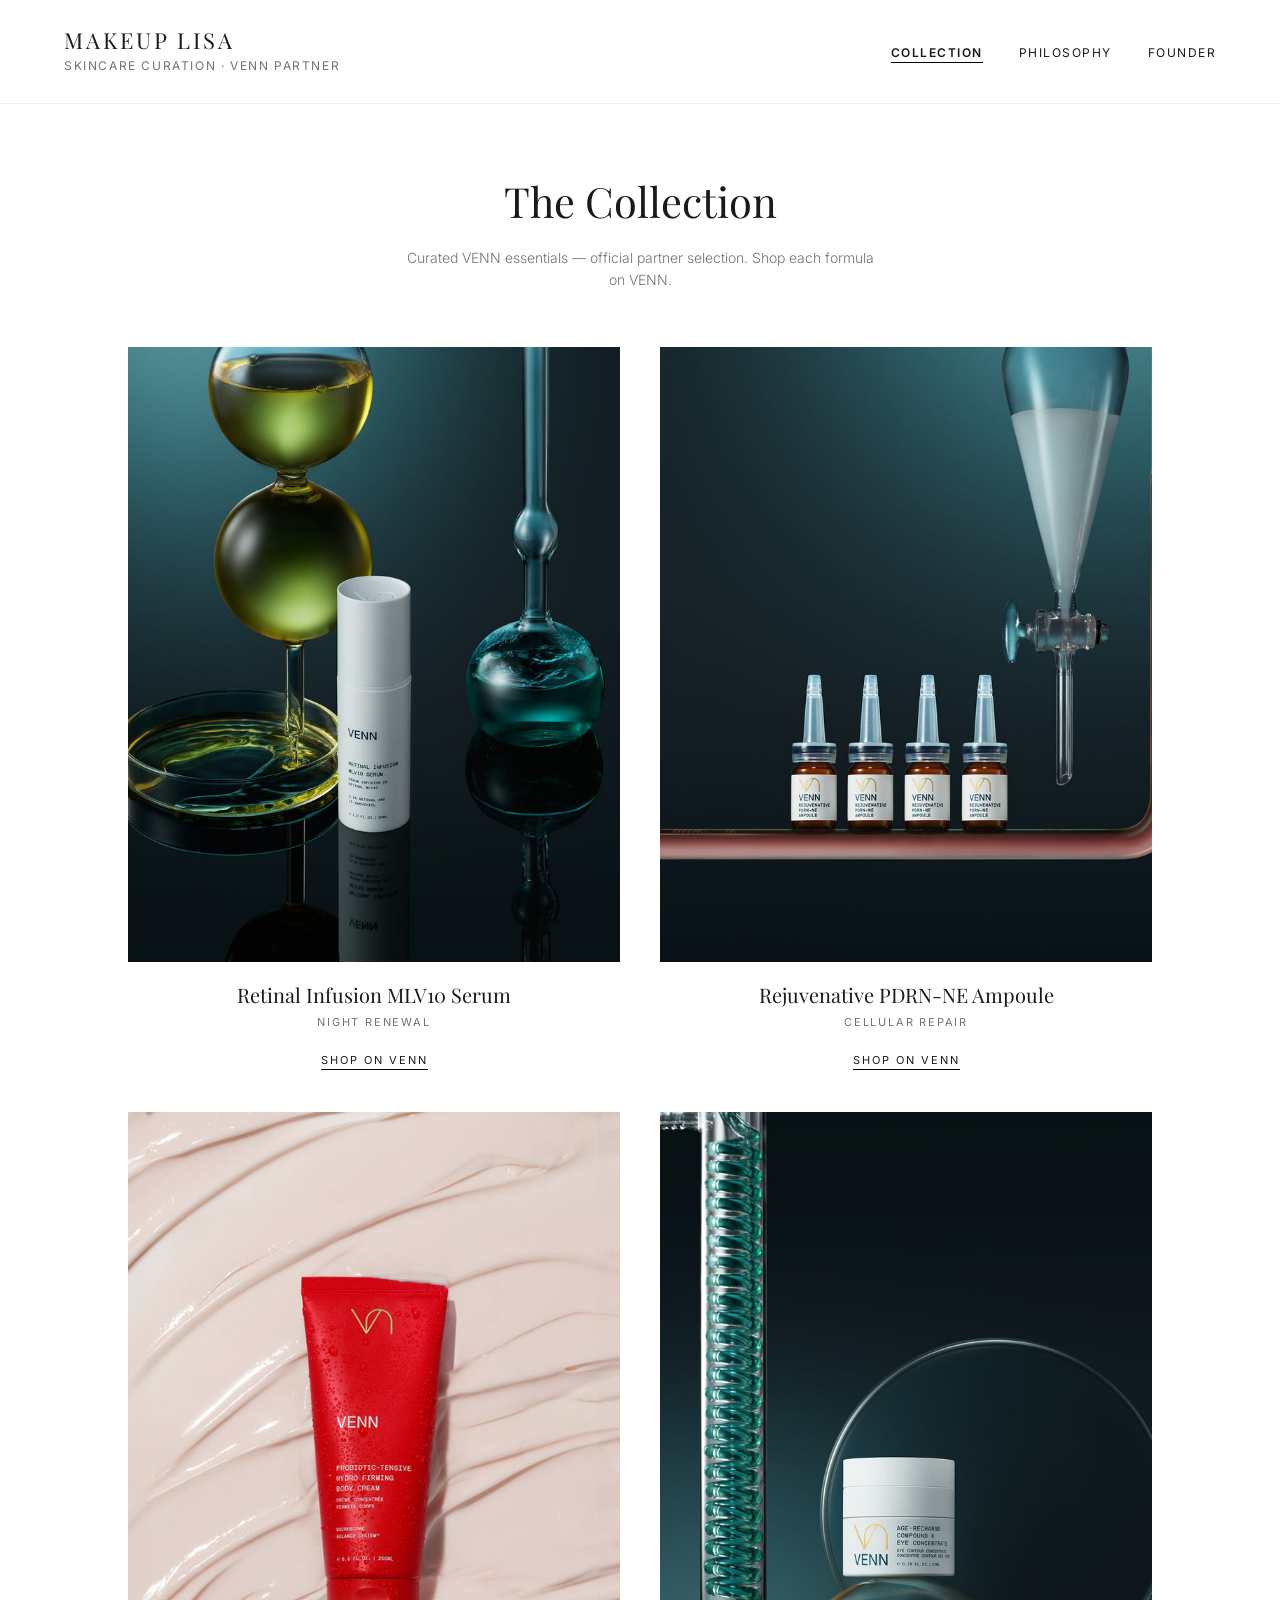
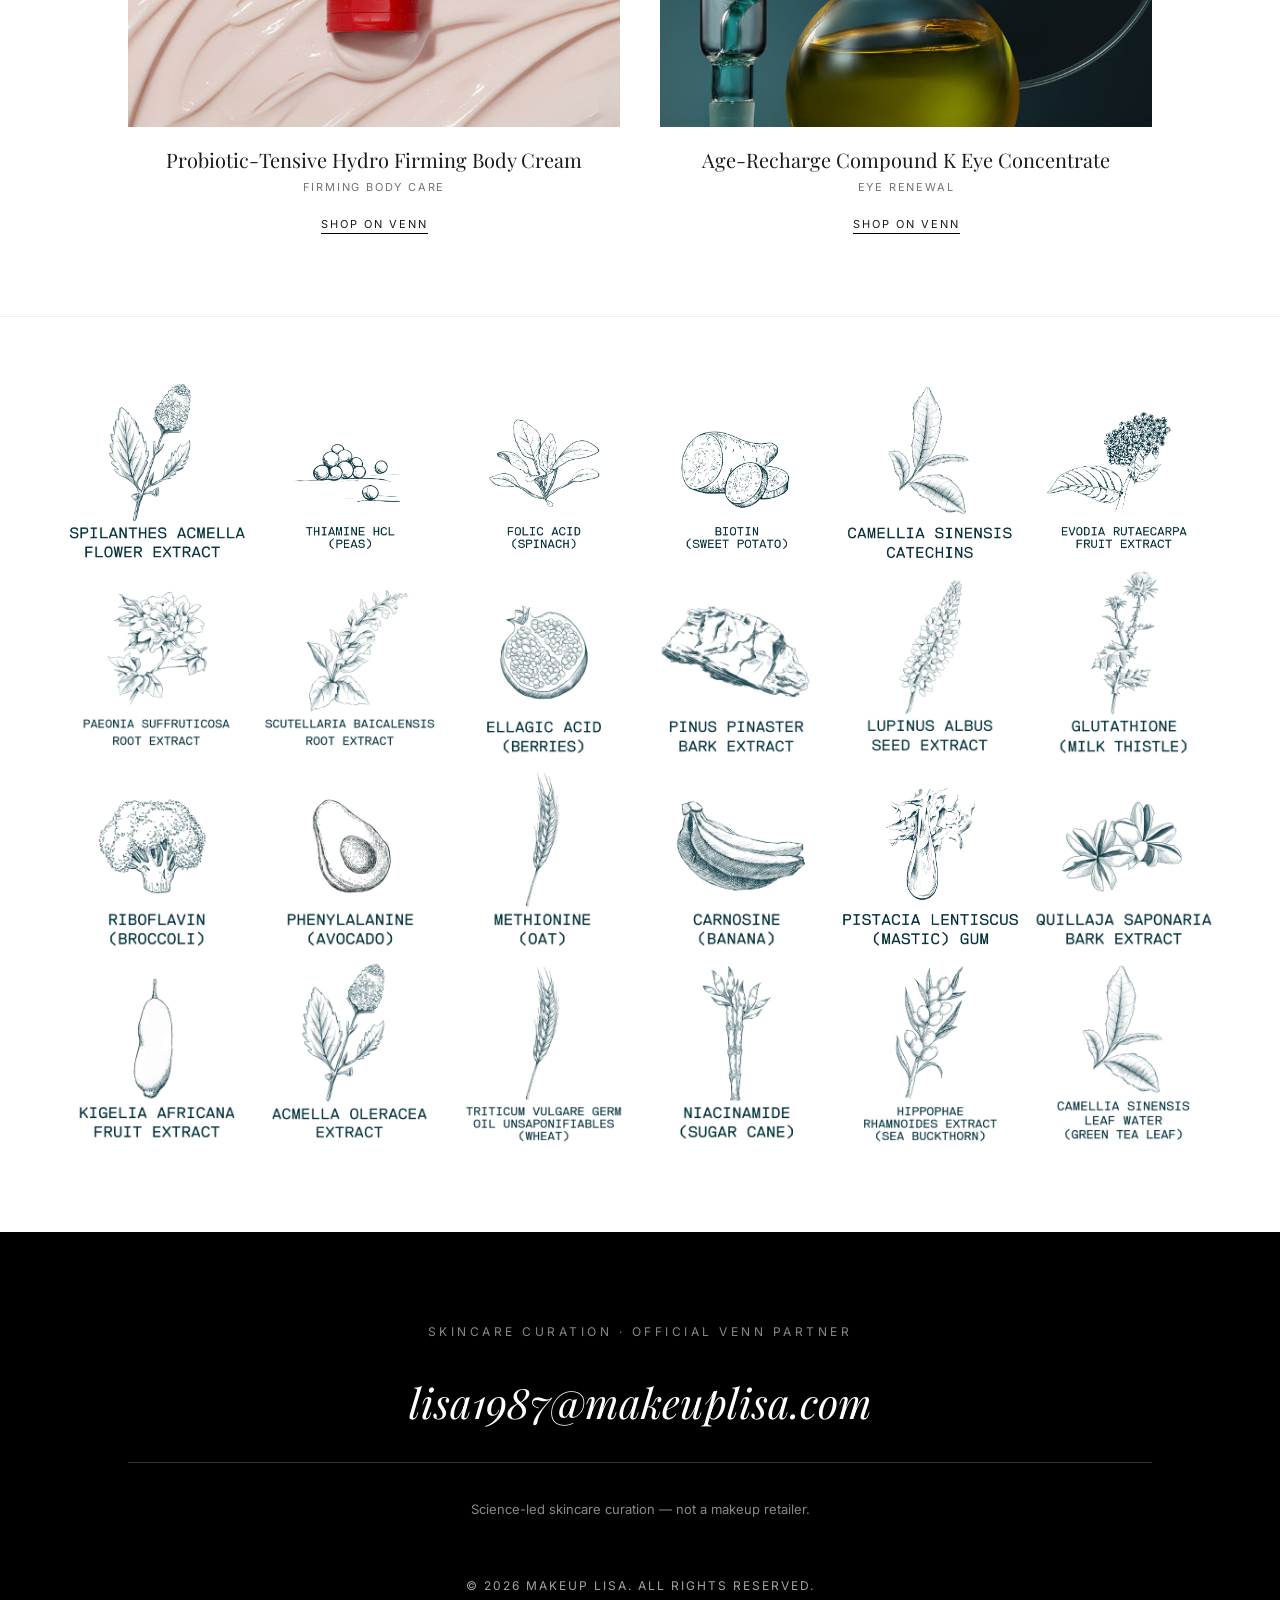
==== commit 62018aff: "Publish MAKEUP LISA redesign: fixed homepage, mobile nav, product labels" ====
--- a/collection.html
+++ b/collection.html
@@ -1,157 +1,213 @@
-<!DOCTYPE html>
-<html lang="en">
-<head>
-    <meta charset="UTF-8">
-    <meta name="viewport" content="width=device-width, initial-scale=1.0">
-    <title>The Collection | MAKEUP LISA</title>
-    <link href="https://fonts.googleapis.com/css2?family=Playfair+Display:ital,wght@0,400;1,400&family=Inter:wght@300;400;600&display=swap" rel="stylesheet">
-    <style>
-        :root { --bg: #ffffff; --text: #1a1a1a; --accent: #777; --light-gray: #f9f9f9; }
-        * { margin: 0; padding: 0; box-sizing: border-box; }
-        body { font-family: 'Inter', sans-serif; background: var(--bg); color: var(--text); line-height: 1.6; }
-        
-        /* 导航栏 */
-        nav { position: fixed; top: 0; width: 100%; padding: 30px 5%; display: flex; justify-content: space-between; align-items: center; background: rgba(255,255,255,0.98); z-index: 1000; border-bottom: 1px solid #eee; }
-        .logo { font-family: 'Playfair Display', serif; font-size: 24px; font-weight: 400; letter-spacing: 3px; text-decoration: none; color: var(--text); }
-        .nav-links { display: flex; list-style: none; }
-        .nav-links li { margin-left: 40px; }
-        .nav-links a { text-decoration: none; color: var(--text); font-size: 11px; text-transform: uppercase; letter-spacing: 1.5px; }
-
-        /* 页面标题 */
-        header.collection-header { margin-top: 150px; text-align: center; padding: 60px 5% 40px; }
-        header.collection-header h1 { font-family: 'Playfair Display', serif; font-size: 42px; font-weight: 400; letter-spacing: 1px; }
-
-        /* 核心产品展示区 */
-        .products-grid { display: grid; grid-template-columns: repeat(2, 1fr); gap: 40px; padding: 0 10% 80px; }
-        .product-item { text-align: center; }
-        a.product-item { display: block; text-decoration: none; color: inherit; cursor: pointer; }
-        .img-container { position: relative; width: 100%; height: 550px; overflow: hidden; background: #f4f4f4; margin-bottom: 20px; }
-        .img-container img { width: 100%; height: 100%; object-fit: cover; transition: opacity 0.5s ease; }
-        
-        
-        
-        .product-info h3 { font-family: 'Playfair Display', serif; font-size: 20px; font-weight: 400; margin-bottom: 5px; }
-        .product-info p { font-size: 11px; color: #999; letter-spacing: 2px; text-transform: uppercase; }
-
-        /* 精简版 24 图视觉墙 */
-        .visual-wall { 
-            display: grid; 
-            grid-template-columns: repeat(6, 1fr); /* 增加列数使单图变小 */
-            gap: 10px; /* 缩小间隙 */
-            padding: 80px 5% 100px;
-            border-top: 1px solid #eee;
-        }
-        .wall-item { aspect-ratio: 1 / 1; overflow: hidden; } /* 强制正方形 */
-        .wall-item img { width: 100%; height: 100%; object-fit: cover; transition: transform 0.5s; }
-        .wall-item img:hover { transform: scale(1.08); }
-
-        /* 页脚 */
-        footer { padding: 80px 10% 40px; background: #000; color: white; text-align: center; }
-        .footer-email { font-family: 'Playfair Display', serif; font-size: 24px; color: white; text-decoration: none; display: block; margin: 30px 0; font-style: italic; }
-        .copyright { font-size: 9px; letter-spacing: 2px; color: #555; text-transform: uppercase; }
-
-        /* 响应式适配 */
-        @media (max-width: 1200px) { .visual-wall { grid-template-columns: repeat(4, 1fr); } }
-        @media (max-width: 768px) {
-            .products-grid { grid-template-columns: 1fr; }
-            .visual-wall { grid-template-columns: repeat(2, 1fr); }
-            .img-container { height: 400px; }
-            .nav-links { display: none; }
-        }
-    </style>
-</head>
-<body>
-
-    <nav>
-        <a href="index.html" class="logo">MAKEUP LISA</a>
-        <ul class="nav-links">
-            <li><a href="collection.html" style="font-weight: 600; border-bottom: 1px solid #000;">Collection</a></li>
-            <li><a href="philosophy.html">Philosophy</a></li>
-            <li><a href="founder.html">Founder</a></li>
-        </ul>
-    </nav>
-
-    <header class="collection-header">
-        <h1>The Collection</h1>
-    </header>
-
-    <!-- 核心产品展示区 -->
-            <section class="products-grid">
-        <a class="product-item" href="https://vennskincare.com/collections/venn/products/retinal-infusion-mlv10-serum" target="_blank" rel="noopener noreferrer">
-            <div class="img-container">
-                <img src="images/products/retinal-infusion-mlv10-serum-1.jpg" class="img-main" alt="Retinal Infusion MLV10 Serum">
-            </div>
-            <div class="product-info">
-                <h3>Age-Reversing All-In-One</h3>
-                <p>Advanced Concentration</p>
-            </div>
+<!DOCTYPE html>
+<html lang="en">
+<head>
+    <meta charset="UTF-8">
+    <meta name="viewport" content="width=device-width, initial-scale=1.0">
+    <title>The Collection | MAKEUP LISA</title>
+    <meta name="description" content="Curated VENN Skincare essentials from MAKEUP LISA—Retinal Infusion MLV10 Serum, Rejuvenative PDRN-NE Ampoule, Probiotic-Tensive Hydro Firming Body Cream, and Age-Recharge Compound K Eye Concentrate.">
+    <link rel="canonical" href="https://makeuplisa.com/collection.html">
+    <meta property="og:type" content="website">
+    <meta property="og:site_name" content="MAKEUP LISA">
+    <meta property="og:title" content="The Collection | MAKEUP LISA">
+    <meta property="og:description" content="Curated VENN Skincare essentials from MAKEUP LISA—Retinal Infusion MLV10 Serum, Rejuvenative PDRN-NE Ampoule, Probiotic-Tensive Hydro Firming Body Cream, and Age-Recharge Compound K Eye Concentrate.">
+    <meta property="og:url" content="https://makeuplisa.com/collection.html">
+    <meta property="og:image" content="https://makeuplisa.com/images/products/retinal-infusion-mlv10-serum-1.jpg">
+    <meta name="twitter:card" content="summary_large_image">
+    <meta name="twitter:title" content="The Collection | MAKEUP LISA">
+    <meta name="twitter:description" content="Curated VENN Skincare essentials from MAKEUP LISA—Retinal Infusion MLV10 Serum, Rejuvenative PDRN-NE Ampoule, Probiotic-Tensive Hydro Firming Body Cream, and Age-Recharge Compound K Eye Concentrate.">
+    <meta name="twitter:image" content="https://makeuplisa.com/images/products/retinal-infusion-mlv10-serum-1.jpg">
+    <link rel="icon" href="images/favicon.svg" type="image/svg+xml">
+    <link href="https://fonts.googleapis.com/css2?family=Playfair+Display:ital,wght@0,400;1,400&family=Inter:wght@300;400;600&display=swap" rel="stylesheet">
+    <link rel="stylesheet" href="css/shared.css">
+    <style>
+        .collection-header { margin-top: 120px; text-align: center; padding: 48px 5% 36px; }
+        .collection-header h1 {
+            font-family: 'Playfair Display', serif;
+            font-size: clamp(2rem, 4vw, 2.6rem);
+            font-weight: 400;
+            margin-bottom: 12px;
+        }
+        .collection-header p {
+            font-size: 14px;
+            font-weight: 300;
+            color: var(--muted);
+            max-width: 480px;
+            margin: 0 auto;
+        }
+        .products-grid {
+            display: grid;
+            grid-template-columns: repeat(2, 1fr);
+            gap: 40px;
+            padding: 20px 10% 80px;
+        }
+        a.product-item {
+            display: block;
+            text-decoration: none;
+            color: inherit;
+            text-align: center;
+        }
+        .img-container {
+            position: relative;
+            width: 100%;
+            aspect-ratio: 4 / 5;
+            overflow: hidden;
+            background: #f4f4f4;
+            margin-bottom: 20px;
+        }
+        .img-container img {
+            width: 100%;
+            height: 100%;
+            object-fit: cover;
+            transition: transform 0.45s ease;
+        }
+        a.product-item:hover img { transform: scale(1.03); }
+        .product-info h3 {
+            font-family: 'Playfair Display', serif;
+            font-size: 20px;
+            font-weight: 400;
+            margin-bottom: 6px;
+            line-height: 1.3;
+        }
+        .product-info p {
+            font-size: 11px;
+            color: var(--muted);
+            letter-spacing: 1.8px;
+            text-transform: uppercase;
+            margin-bottom: 14px;
+        }
+        .shop-link {
+            font-size: 11px;
+            letter-spacing: 2px;
+            text-transform: uppercase;
+            color: var(--text);
+            border-bottom: 1px solid #000;
+            padding-bottom: 2px;
+        }
+        .visual-wall {
+            display: grid;
+            grid-template-columns: repeat(6, 1fr);
+            gap: 8px;
+            padding: 60px 5% 90px;
+            border-top: 1px solid var(--border);
+        }
+        .wall-item { aspect-ratio: 1 / 1; overflow: hidden; }
+        .wall-item img {
+            width: 100%;
+            height: 100%;
+            object-fit: cover;
+            transition: transform 0.45s ease;
+        }
+        .wall-item:hover img { transform: scale(1.06); }
+        @media (max-width: 1200px) { .visual-wall { grid-template-columns: repeat(4, 1fr); } }
+        @media (max-width: 768px) {
+            .products-grid { grid-template-columns: 1fr; padding: 10px 5% 60px; gap: 36px; }
+            .visual-wall { grid-template-columns: repeat(2, 1fr); }
+        }
+    </style>
+
+</head>
+<body>
+    <a class="skip-link" href="#main">Skip to content</a>
+
+    <nav>
+        <a href="index.html" class="logo-block">
+            <span class="logo">MAKEUP LISA</span>
+            <span class="logo-tagline">Skincare Curation · VENN Partner</span>
         </a>
-
-        <a class="product-item" href="https://vennskincare.com/collections/venn/products/rejuvenative-pdrn-ne-ampoule-face-serum" target="_blank" rel="noopener noreferrer">
-            <div class="img-container">
-                <img src="images/products/rejuvenative-pdrn-ne-ampoule-1.jpg" class="img-main" alt="Rejuvenative PDRN-NE Ampoule">
-            </div>
-            <div class="product-info">
-                <h3>Vitamin B Activated</h3>
-                <p>Energetic Recovery</p>
-            </div>
-        </a>
-
-        <a class="product-item" href="https://vennskincare.com/collections/venn/products/probiotic-tensive-hydro-firming-body-cream" target="_blank" rel="noopener noreferrer">
-            <div class="img-container">
-                <img src="images/products/probiotic-tensive-body-cream-1.jpg" class="img-main" alt="Probiotic-Tensive Body Cream">
-            </div>
-            <div class="product-info">
-                <h3>Multi-Perfecting Red Oil</h3>
-                <p>Nourishing Radiance</p>
-            </div>
-        </a>
-
-        <a class="product-item" href="https://vennskincare.com/collections/venn/products/age-recharge-compound-k-eye-concentrate" target="_blank" rel="noopener noreferrer">
-            <div class="img-container">
-                <img src="images/products/age-recharge-eye-concentrate-1.jpg" class="img-main" alt="Age-Recharge Eye Concentrate">
-            </div>
-            <div class="product-info">
-                <h3>Moisture-Balance Serum</h3>
-                <p>Hydration Complex</p>
-            </div>
-        </a>
-    </section>
-
-    <!-- 视觉墙 (纯图片展示) -->
-    <section class="visual-wall">
-        
-        <div class="wall-item"><img src="images/wall/photo_33.jpg"></div>
-        <div class="wall-item"><img src="images/wall/photo_32.jpg"></div>
-        <div class="wall-item"><img src="images/wall/photo_31.jpg"></div>
-        <div class="wall-item"><img src="images/wall/photo_30.jpg"></div>
-        <div class="wall-item"><img src="images/wall/photo_29.jpg"></div>
-        <div class="wall-item"><img src="images/wall/photo_28.jpg"></div>
-        <div class="wall-item"><img src="images/wall/photo_27.jpg"></div>
-        <div class="wall-item"><img src="images/wall/photo_26.jpg"></div>
-        <div class="wall-item"><img src="images/wall/photo_25.jpg"></div>
-        <div class="wall-item"><img src="images/wall/photo_24.jpg"></div>
-        <div class="wall-item"><img src="images/wall/photo_23.jpg"></div>
-        <div class="wall-item"><img src="images/wall/photo_22.jpg"></div>
-        <div class="wall-item"><img src="images/wall/photo_21.jpg"></div>
-        <div class="wall-item"><img src="images/wall/photo_20.jpg"></div>
-        <div class="wall-item"><img src="images/wall/photo_19.jpg"></div>
-        <div class="wall-item"><img src="images/wall/photo_18.jpg"></div>
-        <div class="wall-item"><img src="images/wall/photo_17.jpg"></div>
-        <div class="wall-item"><img src="images/wall/photo_16.jpg"></div>
-        <div class="wall-item"><img src="images/wall/photo_15.jpg"></div>
-        <div class="wall-item"><img src="images/wall/photo_14.jpg"></div>
-        <div class="wall-item"><img src="images/wall/photo_13.jpg"></div>
-        <div class="wall-item"><img src="images/wall/photo_12.jpg"></div>
-        <div class="wall-item"><img src="images/wall/photo_11.jpg"></div>
-        <div class="wall-item"><img src="images/wall/photo_10.jpg"></div>
-    
-    </section>
-
-    <footer>
-        <a href="mailto:lisa1987@makeuplisa.com" class="footer-email">lisa1987@makeuplisa.com</a>
-        <div class="copyright">© 2026 MAKEUP LISA.</div>
-    </footer>
-
-</body>
-</html>
+        <button class="nav-toggle" type="button" aria-expanded="false" aria-controls="primary-nav" aria-label="Open menu">
+            <span></span><span></span><span></span>
+        </button>
+        <ul class="nav-links" id="primary-nav">
+            <li><a href="collection.html" aria-current="page">Collection</a></li>
+            <li><a href="philosophy.html">Philosophy</a></li>
+            <li><a href="founder.html">Founder</a></li>
+        </ul>
+    </nav>
+
+    <main id="main">
+        <header class="collection-header">
+            <h1>The Collection</h1>
+            <p>Curated VENN essentials — official partner selection. Shop each formula on VENN.</p>
+        </header>
+
+        <section class="products-grid">
+            <a class="product-item" href="https://vennskincare.com/collections/venn/products/retinal-infusion-mlv10-serum" target="_blank" rel="noopener noreferrer">
+                <div class="img-container">
+                    <img src="images/products/retinal-infusion-mlv10-serum-1.jpg" alt="Retinal Infusion MLV10 Serum" width="800" height="1000">
+                </div>
+                <div class="product-info">
+                    <h3>Retinal Infusion MLV10 Serum</h3>
+                    <p>Night renewal</p>
+                    <span class="shop-link">Shop on VENN</span>
+                </div>
+            </a>
+            <a class="product-item" href="https://vennskincare.com/collections/venn/products/rejuvenative-pdrn-ne-ampoule-face-serum" target="_blank" rel="noopener noreferrer">
+                <div class="img-container">
+                    <img src="images/products/rejuvenative-pdrn-ne-ampoule-1.jpg" alt="Rejuvenative PDRN-NE Ampoule" width="800" height="1000">
+                </div>
+                <div class="product-info">
+                    <h3>Rejuvenative PDRN-NE Ampoule</h3>
+                    <p>Cellular repair</p>
+                    <span class="shop-link">Shop on VENN</span>
+                </div>
+            </a>
+            <a class="product-item" href="https://vennskincare.com/collections/venn/products/probiotic-tensive-hydro-firming-body-cream" target="_blank" rel="noopener noreferrer">
+                <div class="img-container">
+                    <img src="images/products/probiotic-tensive-body-cream-1.jpg" alt="Probiotic-Tensive Hydro Firming Body Cream" width="800" height="1000">
+                </div>
+                <div class="product-info">
+                    <h3>Probiotic-Tensive Hydro Firming Body Cream</h3>
+                    <p>Firming body care</p>
+                    <span class="shop-link">Shop on VENN</span>
+                </div>
+            </a>
+            <a class="product-item" href="https://vennskincare.com/collections/venn/products/age-recharge-compound-k-eye-concentrate" target="_blank" rel="noopener noreferrer">
+                <div class="img-container">
+                    <img src="images/products/age-recharge-eye-concentrate-1.jpg" alt="Age-Recharge Compound K Eye Concentrate" width="800" height="1000">
+                </div>
+                <div class="product-info">
+                    <h3>Age-Recharge Compound K Eye Concentrate</h3>
+                    <p>Eye renewal</p>
+                    <span class="shop-link">Shop on VENN</span>
+                </div>
+            </a>
+        </section>
+
+        <section class="visual-wall" aria-label="Editorial campaign imagery">
+            <div class="wall-item"><img src="images/wall/photo_33.jpg" alt="Editorial skincare imagery 33" loading="lazy" width="400" height="400"></div>
+            <div class="wall-item"><img src="images/wall/photo_32.jpg" alt="Editorial skincare imagery 32" loading="lazy" width="400" height="400"></div>
+            <div class="wall-item"><img src="images/wall/photo_31.jpg" alt="Editorial skincare imagery 31" loading="lazy" width="400" height="400"></div>
+            <div class="wall-item"><img src="images/wall/photo_30.jpg" alt="Editorial skincare imagery 30" loading="lazy" width="400" height="400"></div>
+            <div class="wall-item"><img src="images/wall/photo_29.jpg" alt="Editorial skincare imagery 29" loading="lazy" width="400" height="400"></div>
+            <div class="wall-item"><img src="images/wall/photo_28.jpg" alt="Editorial skincare imagery 28" loading="lazy" width="400" height="400"></div>
+            <div class="wall-item"><img src="images/wall/photo_27.jpg" alt="Editorial skincare imagery 27" loading="lazy" width="400" height="400"></div>
+            <div class="wall-item"><img src="images/wall/photo_26.jpg" alt="Editorial skincare imagery 26" loading="lazy" width="400" height="400"></div>
+            <div class="wall-item"><img src="images/wall/photo_25.jpg" alt="Editorial skincare imagery 25" loading="lazy" width="400" height="400"></div>
+            <div class="wall-item"><img src="images/wall/photo_24.jpg" alt="Editorial skincare imagery 24" loading="lazy" width="400" height="400"></div>
+            <div class="wall-item"><img src="images/wall/photo_23.jpg" alt="Editorial skincare imagery 23" loading="lazy" width="400" height="400"></div>
+            <div class="wall-item"><img src="images/wall/photo_22.jpg" alt="Editorial skincare imagery 22" loading="lazy" width="400" height="400"></div>
+            <div class="wall-item"><img src="images/wall/photo_21.jpg" alt="Editorial skincare imagery 21" loading="lazy" width="400" height="400"></div>
+            <div class="wall-item"><img src="images/wall/photo_20.jpg" alt="Editorial skincare imagery 20" loading="lazy" width="400" height="400"></div>
+            <div class="wall-item"><img src="images/wall/photo_19.jpg" alt="Editorial skincare imagery 19" loading="lazy" width="400" height="400"></div>
+            <div class="wall-item"><img src="images/wall/photo_18.jpg" alt="Editorial skincare imagery 18" loading="lazy" width="400" height="400"></div>
+            <div class="wall-item"><img src="images/wall/photo_17.jpg" alt="Editorial skincare imagery 17" loading="lazy" width="400" height="400"></div>
+            <div class="wall-item"><img src="images/wall/photo_16.jpg" alt="Editorial skincare imagery 16" loading="lazy" width="400" height="400"></div>
+            <div class="wall-item"><img src="images/wall/photo_15.jpg" alt="Editorial skincare imagery 15" loading="lazy" width="400" height="400"></div>
+            <div class="wall-item"><img src="images/wall/photo_14.jpg" alt="Editorial skincare imagery 14" loading="lazy" width="400" height="400"></div>
+            <div class="wall-item"><img src="images/wall/photo_13.jpg" alt="Editorial skincare imagery 13" loading="lazy" width="400" height="400"></div>
+            <div class="wall-item"><img src="images/wall/photo_12.jpg" alt="Editorial skincare imagery 12" loading="lazy" width="400" height="400"></div>
+            <div class="wall-item"><img src="images/wall/photo_11.jpg" alt="Editorial skincare imagery 11" loading="lazy" width="400" height="400"></div>
+            <div class="wall-item"><img src="images/wall/photo_10.jpg" alt="Editorial skincare imagery 10" loading="lazy" width="400" height="400"></div>
+        </section>
+    </main>
+
+    <footer>
+        <span class="footer-tagline">Skincare Curation · Official VENN Partner</span>
+        <a href="mailto:lisa1987@makeuplisa.com" class="footer-email">lisa1987@makeuplisa.com</a>
+        <p class="footer-note">Science-led skincare curation — not a makeup retailer.</p>
+        <div class="copyright">&copy; 2026 MAKEUP LISA. All rights reserved.</div>
+    </footer>
+
+    <script src="js/nav.js"></script>
+</body>
+</html>
--- a/css/shared.css
+++ b/css/shared.css
@@ -0,0 +1,279 @@
+:root {
+  --bg: #ffffff;
+  --text: #1a1a1a;
+  --text-strong: #1a1a1a;
+  --muted: #737373;
+  --accent: #777777;
+  --border: #eeeeee;
+  --surface: #ffffff;
+  --light-gray: #f9f9f9;
+  --footer-bg: #000000;
+  --footer-muted: #888888;
+}
+
+*, *::before, *::after { margin: 0; padding: 0; box-sizing: border-box; }
+
+html { scroll-behavior: smooth; }
+
+body {
+  font-family: 'Inter', sans-serif;
+  font-weight: 400;
+  background: var(--bg);
+  color: var(--text);
+  line-height: 1.6;
+  overflow-x: hidden;
+}
+
+img { max-width: 100%; display: block; }
+
+a:focus-visible,
+button:focus-visible,
+.btn:focus-visible,
+.nav-toggle:focus-visible {
+  outline: 2px solid var(--text-strong);
+  outline-offset: 3px;
+}
+
+.skip-link {
+  position: absolute;
+  left: -9999px;
+  top: 0;
+  z-index: 9999;
+  padding: 12px 20px;
+  background: var(--text-strong);
+  color: #fff;
+  font-size: 13px;
+  text-decoration: none;
+}
+.skip-link:focus { left: 16px; top: 16px; }
+
+nav {
+  position: fixed;
+  top: 0;
+  width: 100%;
+  padding: 28px 5%;
+  display: flex;
+  justify-content: space-between;
+  align-items: center;
+  background: rgba(255, 255, 255, 0.98);
+  z-index: 1000;
+  border-bottom: 1px solid var(--border);
+}
+
+.logo-block {
+  display: flex;
+  flex-direction: column;
+  gap: 4px;
+  text-decoration: none;
+  color: inherit;
+}
+
+.logo {
+  font-family: 'Playfair Display', serif;
+  font-size: 22px;
+  font-weight: 400;
+  letter-spacing: 3px;
+  color: var(--text-strong);
+  line-height: 1.1;
+  text-decoration: none;
+}
+
+.logo-tagline {
+  font-size: 12px;
+  letter-spacing: 1.6px;
+  text-transform: uppercase;
+  color: var(--muted);
+  font-weight: 400;
+}
+
+.nav-toggle {
+  display: none;
+  background: none;
+  border: none;
+  cursor: pointer;
+  width: 44px;
+  height: 44px;
+  padding: 0;
+  align-items: center;
+  justify-content: center;
+  flex-direction: column;
+  gap: 6px;
+  z-index: 1001;
+}
+
+.nav-toggle span {
+  display: block;
+  width: 22px;
+  height: 1.5px;
+  background: var(--text-strong);
+  transition: transform 0.25s ease, opacity 0.25s ease;
+}
+
+.nav-toggle[aria-expanded="true"] span:nth-child(1) {
+  transform: translateY(7.5px) rotate(45deg);
+}
+.nav-toggle[aria-expanded="true"] span:nth-child(2) { opacity: 0; }
+.nav-toggle[aria-expanded="true"] span:nth-child(3) {
+  transform: translateY(-7.5px) rotate(-45deg);
+}
+
+.nav-links {
+  display: flex;
+  list-style: none;
+  align-items: center;
+}
+.nav-links li { margin-left: 36px; }
+.nav-links a {
+  text-decoration: none;
+  color: var(--text);
+  font-size: 12px;
+  font-weight: 400;
+  text-transform: uppercase;
+  letter-spacing: 1.5px;
+  transition: color 0.25s;
+}
+.nav-links a:hover { color: var(--accent); }
+.nav-links a[aria-current="page"],
+.nav-links a.is-active {
+  font-weight: 600;
+  border-bottom: 1px solid #000;
+  padding-bottom: 2px;
+}
+
+.btn {
+  display: inline-block;
+  padding: 18px 40px;
+  text-decoration: none;
+  font-family: 'Inter', sans-serif;
+  font-size: 11px;
+  font-weight: 400;
+  letter-spacing: 2.5px;
+  text-transform: uppercase;
+  transition: background 0.3s, color 0.3s, border-color 0.3s;
+  border: 1px solid transparent;
+  cursor: pointer;
+}
+.btn-dark {
+  background: #000;
+  color: #fff;
+  border-color: #000;
+}
+.btn-dark:hover {
+  background: transparent;
+  color: #000;
+}
+.btn-light {
+  background: #fff;
+  color: #000;
+  border-color: #fff;
+}
+.btn-light:hover {
+  background: transparent;
+  color: #fff;
+}
+.btn-outline-light {
+  background: transparent;
+  color: #fff;
+  border-color: rgba(255, 255, 255, 0.9);
+}
+.btn-outline-light:hover {
+  background: #fff;
+  color: #000;
+}
+.btn-outline-dark {
+  background: transparent;
+  color: #000;
+  border-color: #000;
+}
+.btn-outline-dark:hover {
+  background: #000;
+  color: #fff;
+}
+.btn-row {
+  display: flex;
+  flex-wrap: wrap;
+  gap: 14px;
+}
+
+footer {
+  padding: 90px 10% 48px;
+  background: var(--footer-bg);
+  color: #fff;
+  text-align: center;
+}
+.footer-tagline {
+  font-size: 12px;
+  letter-spacing: 3.5px;
+  color: var(--footer-muted);
+  text-transform: uppercase;
+  margin-bottom: 28px;
+  display: block;
+}
+.footer-email {
+  font-family: 'Playfair Display', serif;
+  font-size: clamp(1.5rem, 4vw, 2.6rem);
+  color: #fff;
+  text-decoration: none;
+  display: block;
+  border-bottom: 1px solid #333;
+  padding-bottom: 26px;
+  margin-bottom: 36px;
+  transition: color 0.3s, border-color 0.3s;
+  font-style: italic;
+  font-weight: 400;
+}
+.footer-email:hover {
+  color: #ccc;
+  border-bottom-color: #fff;
+}
+.footer-note {
+  font-size: 13px;
+  color: var(--footer-muted);
+  margin-bottom: 16px;
+}
+.copyright {
+  font-size: 12px;
+  letter-spacing: 2px;
+  color: #a3a3a3;
+  text-transform: uppercase;
+  margin-top: 56px;
+}
+
+@media (max-width: 768px) {
+  nav { padding: 16px 5%; }
+  .nav-toggle { display: flex; }
+  .nav-links {
+    display: none;
+    position: fixed;
+    inset: 0;
+    background: rgba(255, 255, 255, 0.98);
+    flex-direction: column;
+    justify-content: center;
+    align-items: center;
+    gap: 28px;
+    margin: 0;
+    padding: 80px 5% 40px;
+  }
+  .nav-links.is-open { display: flex; }
+  .nav-links li { margin: 0; }
+  .nav-links a { font-size: 15px; letter-spacing: 2px; }
+  body.nav-open { overflow: hidden; }
+
+  /* No fixed parallax on small screens */
+  .hero,
+  [class*="-hero"],
+  .parallax,
+  .bg-fixed {
+    background-attachment: scroll !important;
+  }
+}
+
+@media (prefers-reduced-motion: reduce) {
+  html { scroll-behavior: auto; }
+  .hero,
+  [class*="-hero"],
+  .parallax,
+  .bg-fixed {
+    background-attachment: scroll !important;
+  }
+}
